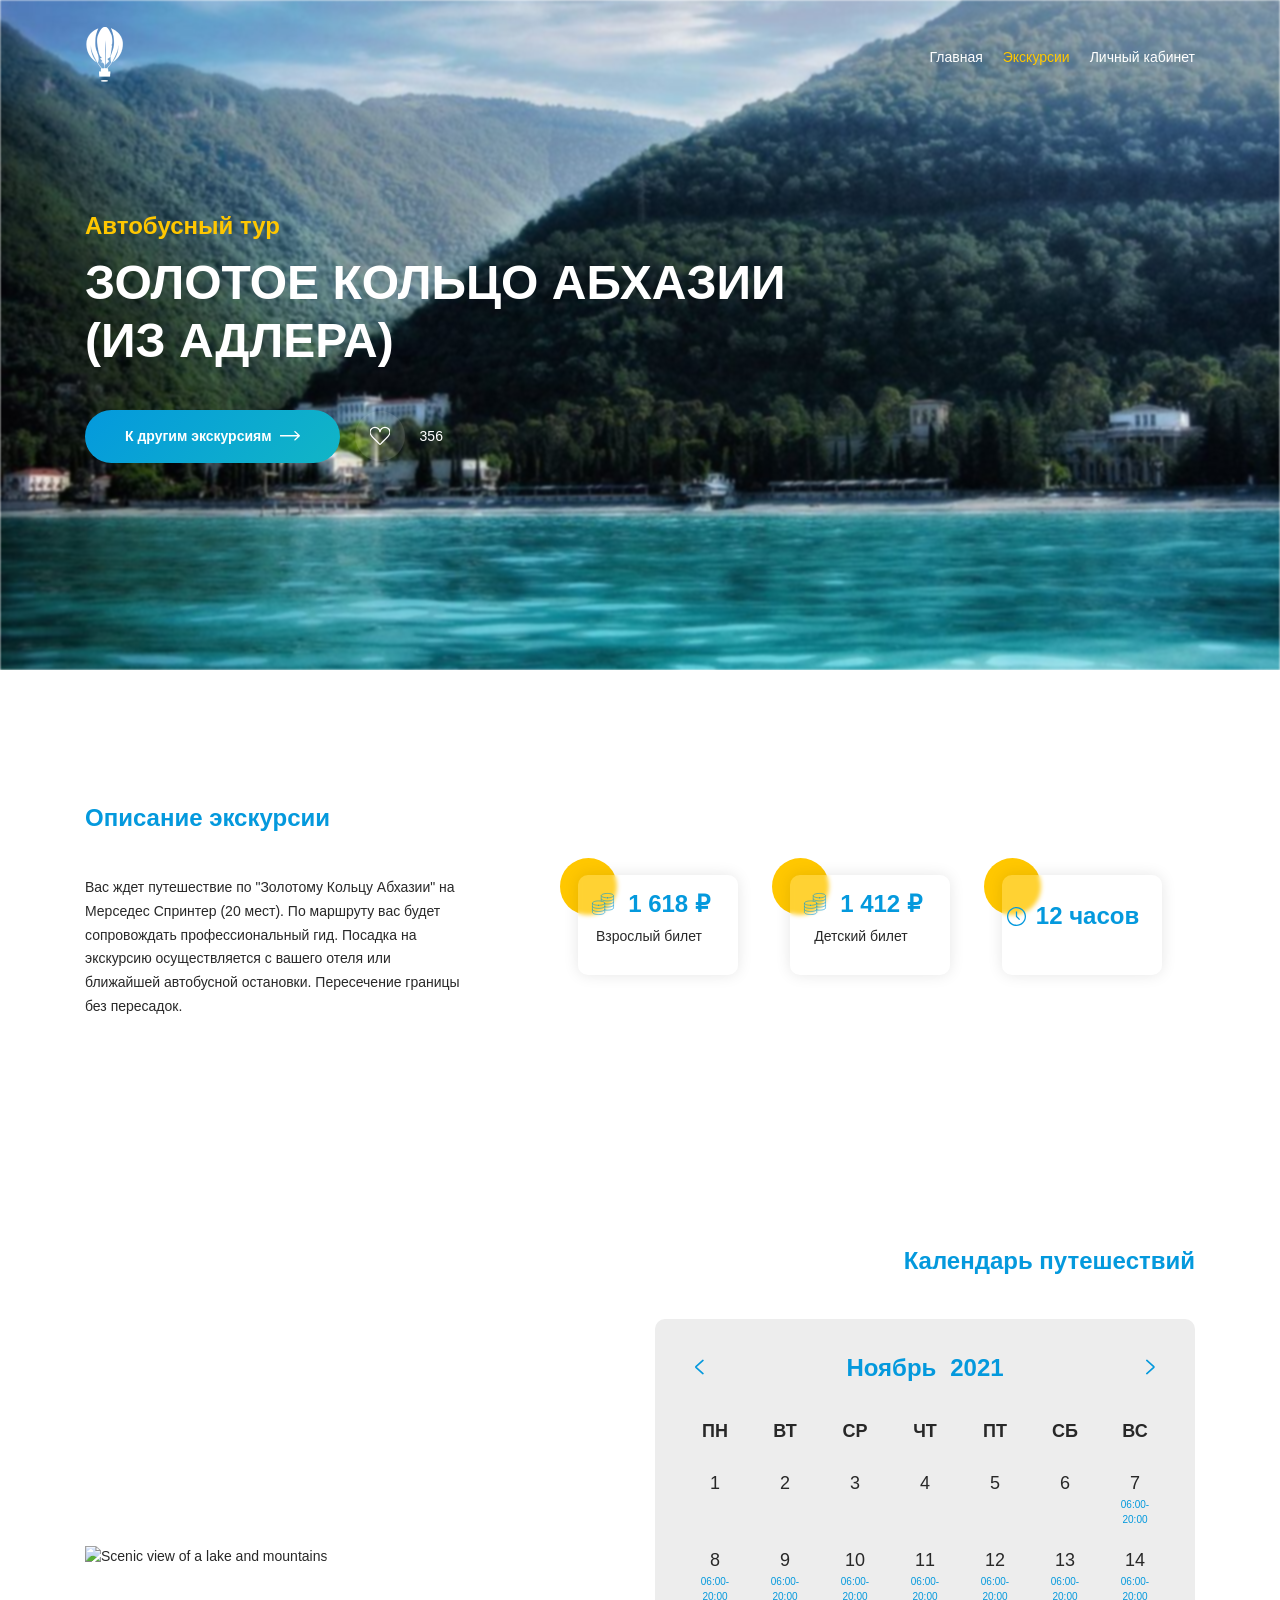
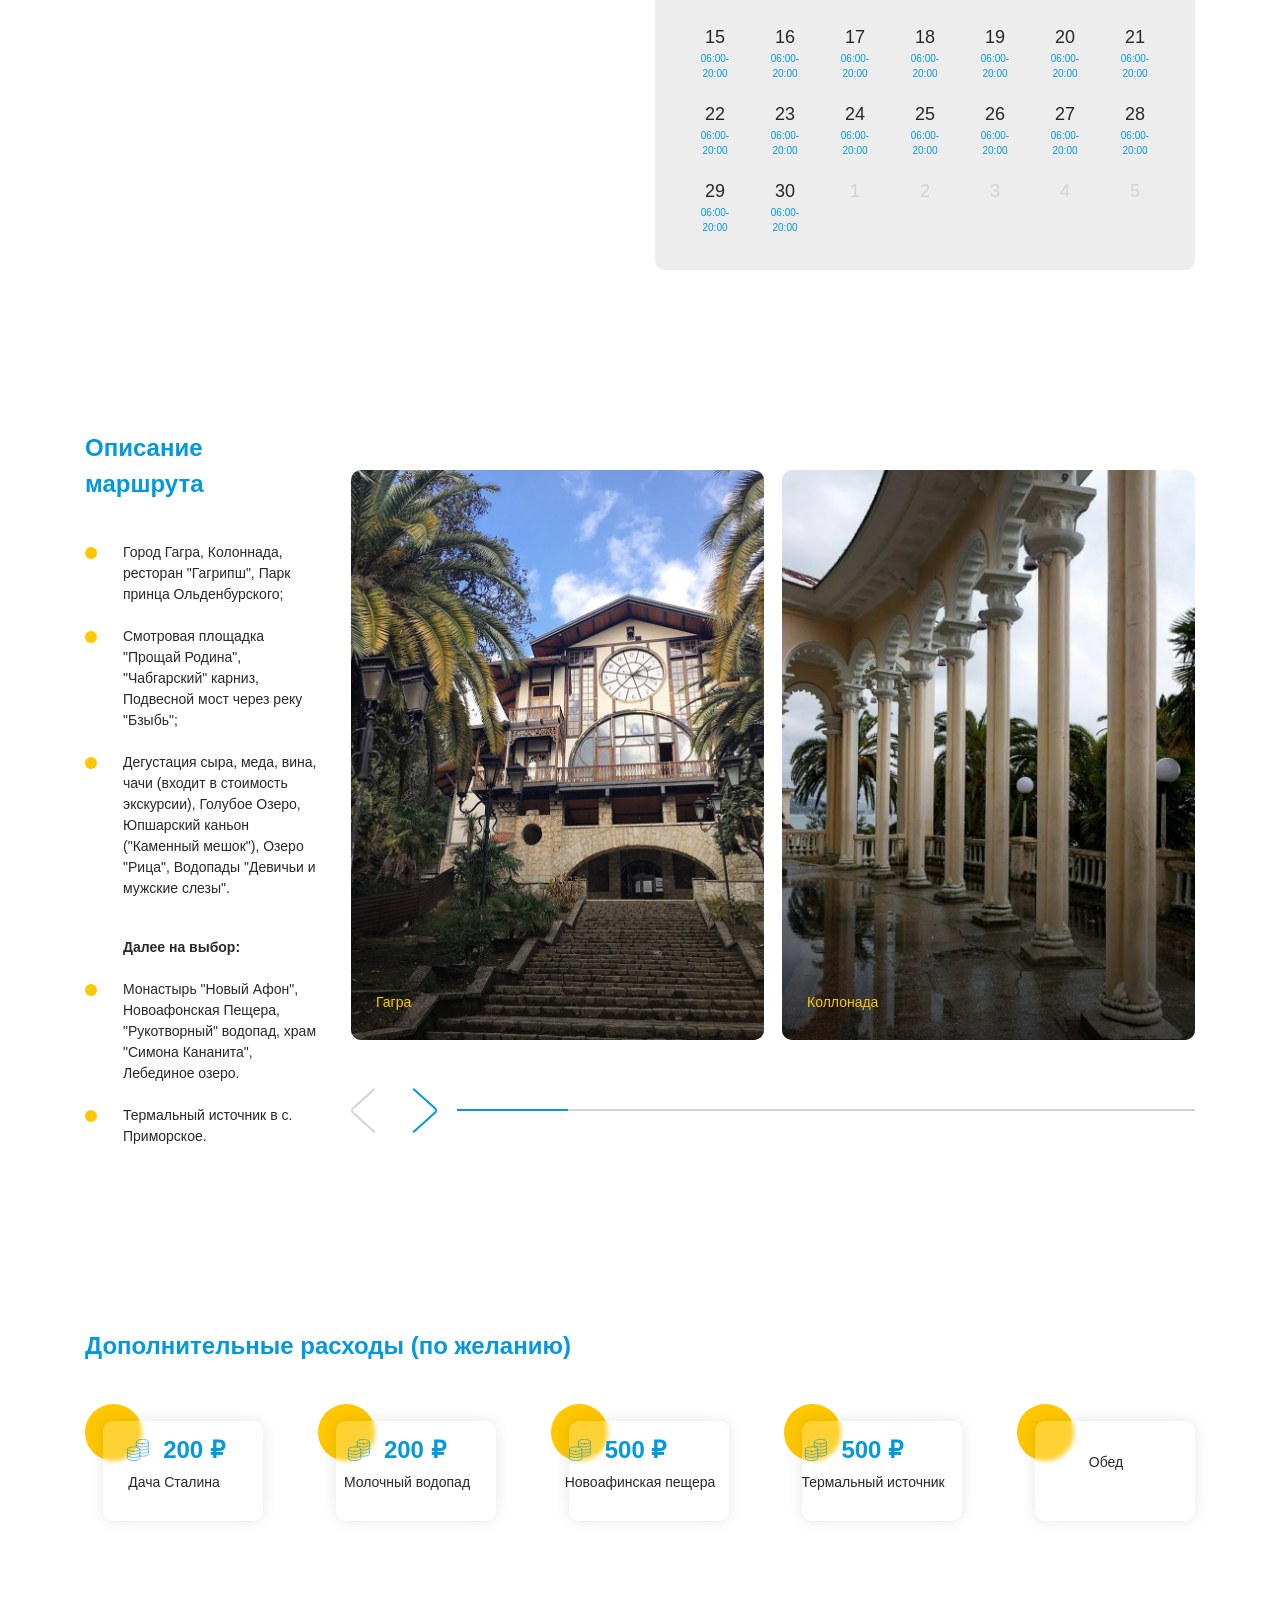
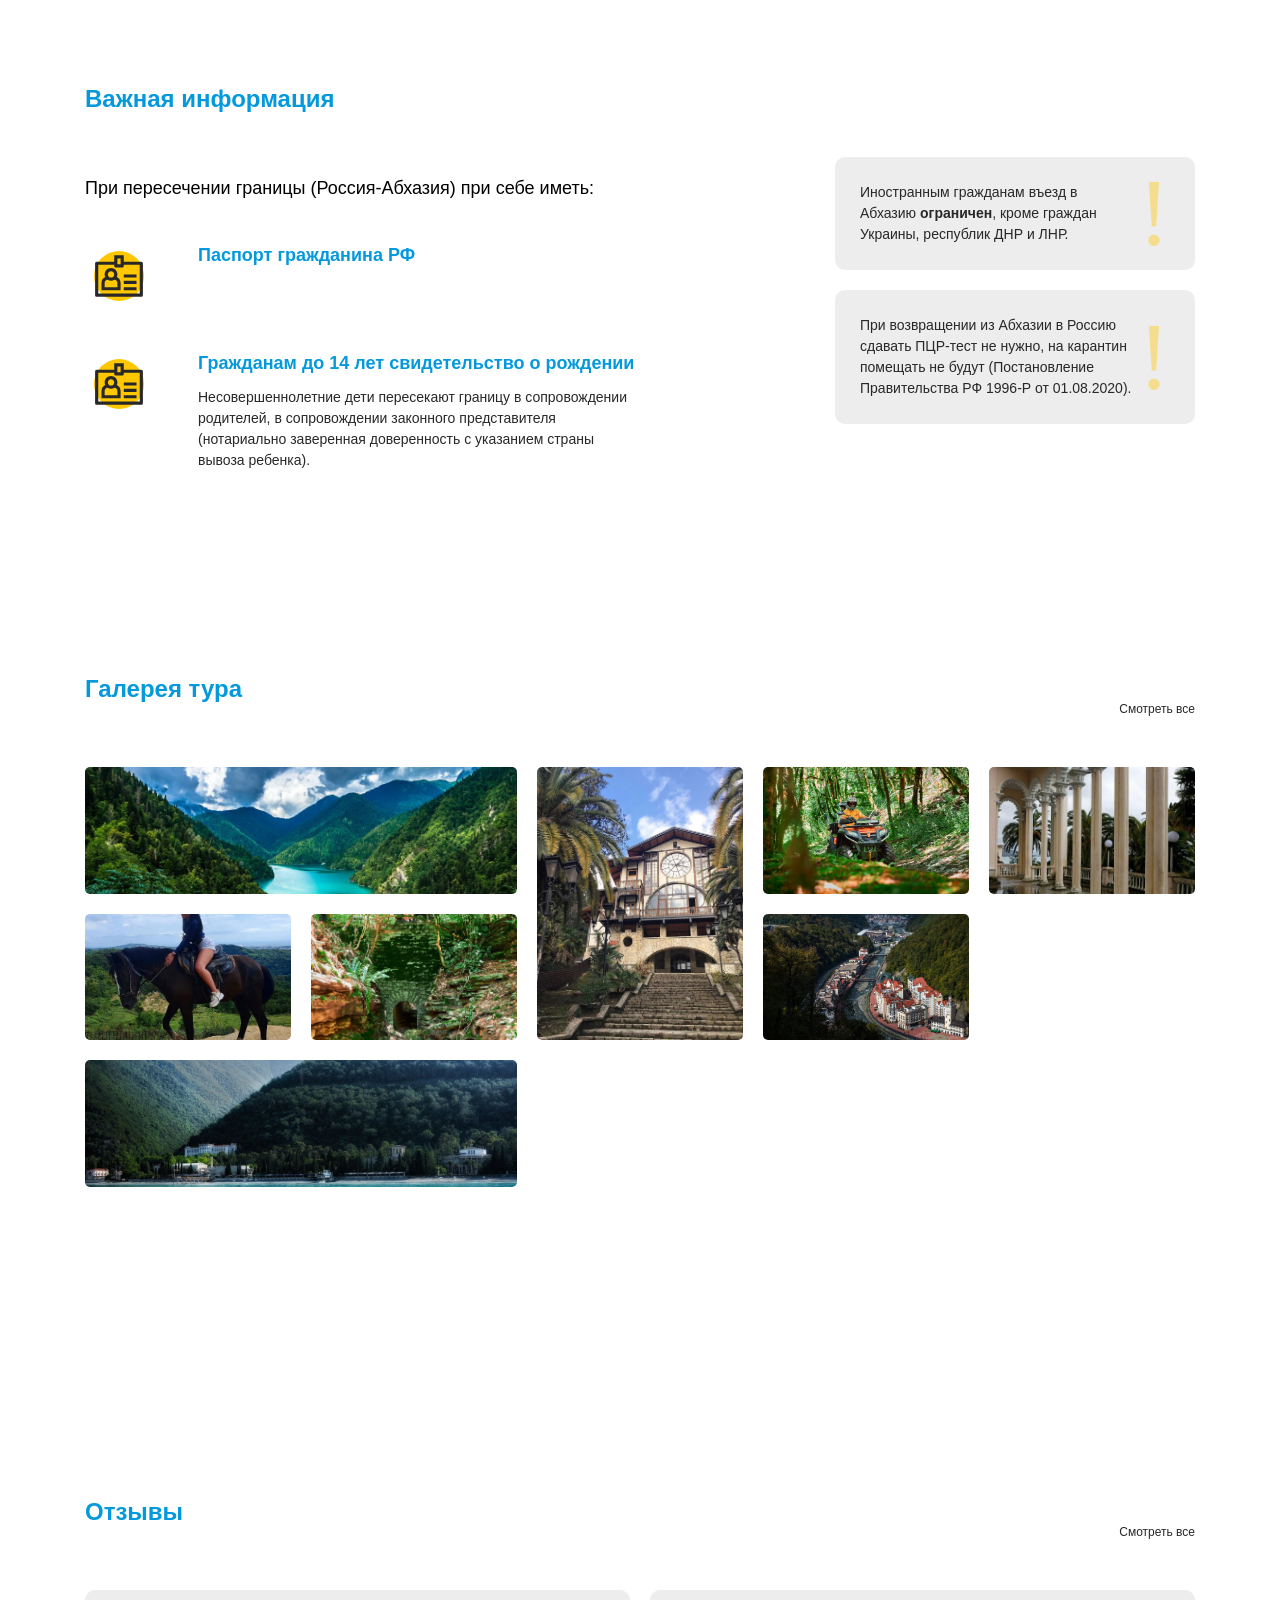
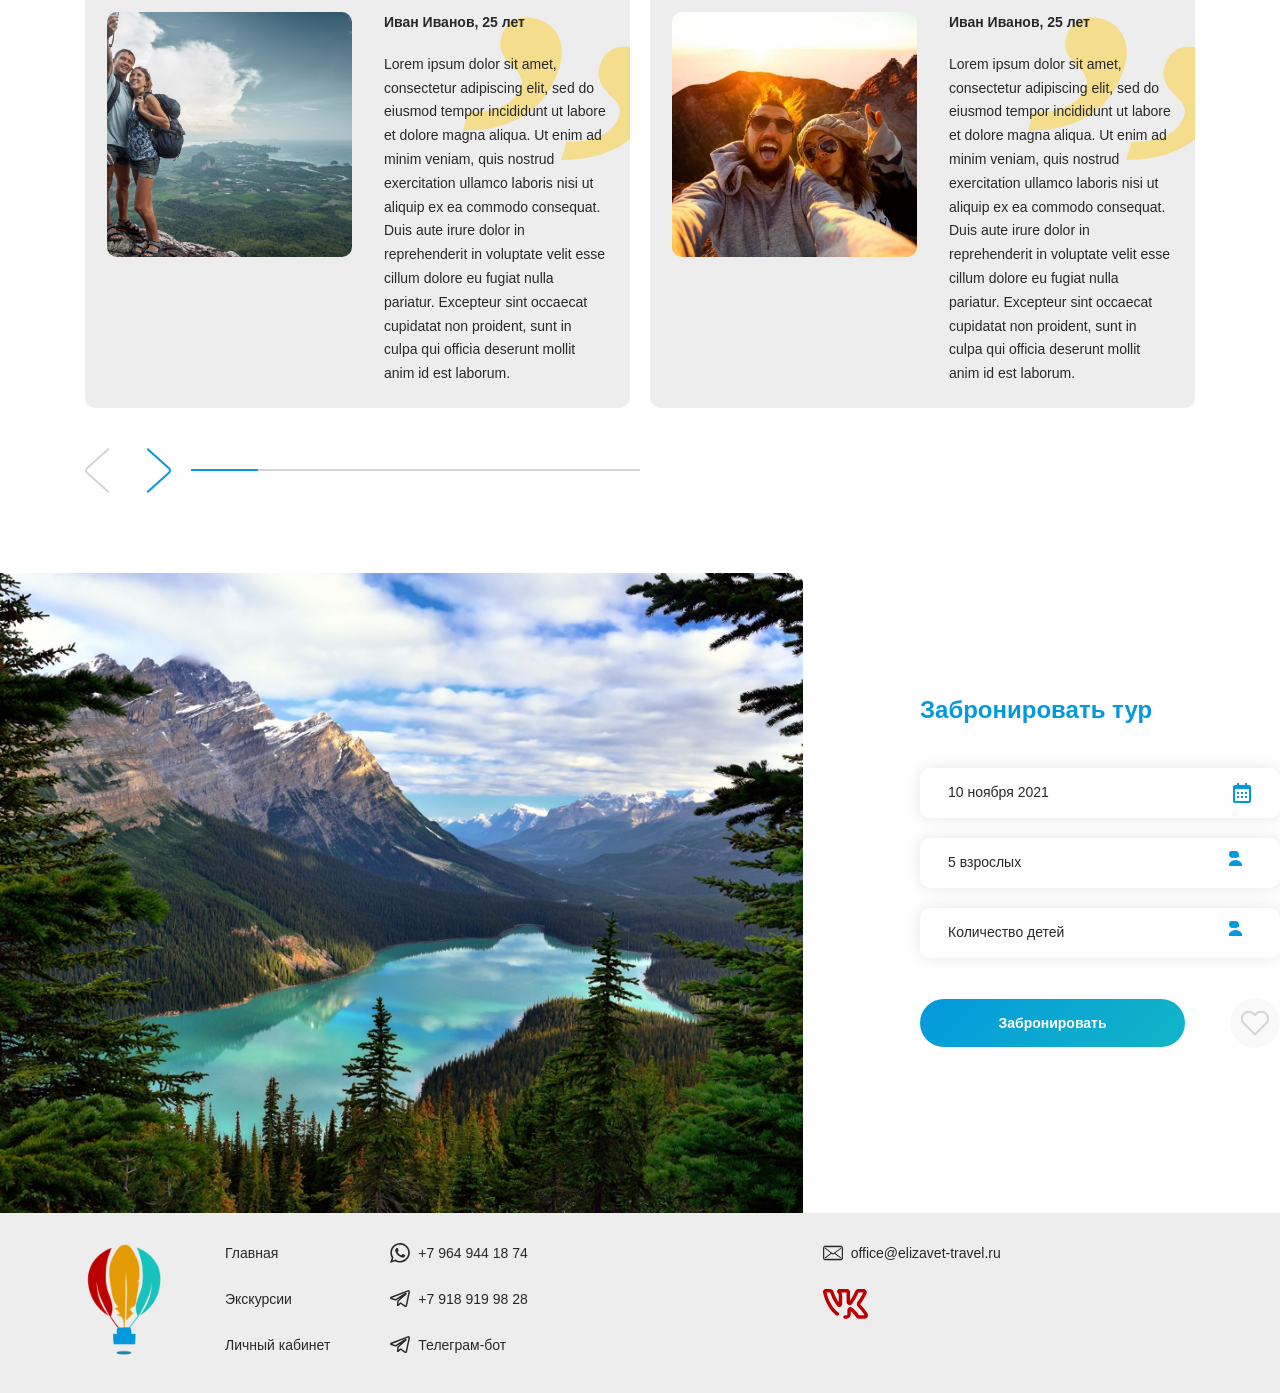
==== excursions.html @ 56593832 "исправление" ====
<!DOCTYPE html>
<html lang="en">
<head>
  <meta charset="UTF-8">
  <meta name="viewport" content="width=device-width, initial-scale=1.0">
  <title>Elizavet-travel</title>
  <meta charset="UTF-8">
<meta name="viewport" content="width=device-width, initial-scale=1.0">
<link href="styles/global-excursions.css" rel="stylesheet (Таблица стилей)">
 <link rel="stylesheet" href="styles/global-excursions.css">
 <title>Обзор экскурсии</title>
  <link rel="stylesheet" href="styles/global-excursions.css">
  <style id="sections-styles">
/* CSS for section section:header */
.header-section {
  position: relative;
  min-height: 670px;
  padding-top: 26px;
  padding-bottom: 88px;
  display: flex;
  flex-direction: column;
  color: var(--background-light);
  overflow: hidden;
}
.header-background {
  position: absolute;
  top: 0;
  left: 0;
  width: 100%;
  height: 100%;
  z-index: -1;
}
.header-background img {
  width: 100%;
  height: 100%;
  object-fit: cover;
  filter: blur(1px);
}
.header-section .container {
  display: flex;
  flex-direction: column;
  flex-grow: 1;
}
.site-header {
  display: flex;
  justify-content: space-between;
  align-items: center;
}
.logo img {
  width: 40px;
  height: 57px;
}
.main-nav {
  display: flex;
  gap: 20px;
}
.main-nav a {
  color: var(--background-light);
  text-decoration: none;
  font-size: 14px;
  font-weight: 500;
}
.main-nav a.active {
  color: var(--secondary-color);
}
.hero-content {
  margin-top: auto;
  margin-bottom: auto;
  max-width: 761px;
}
.hero-subtitle {
  font-size: 24px;
  font-weight: 700;
  color: var(--secondary-color);
  margin: 0 0 10px;
}
.hero-title {
  font-size: 48px;
  font-weight: 700;
  margin: 0 0 40px;
  line-height: 1.2;
}
.hero-actions {
  display: flex;
  align-items: center;
  gap: 15px;
}
.btn-primary .arrow-icon {
  margin-left: 8px;
  flex-shrink: 0;
  width: 20px;
}
.favorite-button {
  position: relative;
  width: 50px;
  height: 50px;
  cursor: pointer;
  transition: all 0.2s ease-in-out;
  display: flex;
  flex-direction: column;
  align-items: center;
  justify-content: center;
  position: relative;
  background-color: #fefefe1f;
  border-radius: 50%;
  &:hover svg{
    stroke: rgb(209, 209, 209);
  }



}
.favorite-button svg  {
  transition: all 0.1s ease-in-out;
  stroke: white;
  width: 20px;
  height: 20px;
  fill: transparent;
}
.favorite-button.active svg  {
  fill: red;
  stroke: red;
}
.indicators-button{
  opacity: 0;
  visibility: hidden;
  height: 0;
  width: 0;
  position: absolute;
}
.favorite-button .fav-bg {
  position: absolute;
  top: 0;
  left: 0;
  width: 100%;
  height: 100%;
  opacity: 0.3;
}
.favorite-button .fav-icon {
  position: absolute;
  top: 50%;
  left: 50%;
  transform: translate(-50%, -50%);
  width: 30px;
  height: 30px;
}
@media (max-width: 768px) {
  .header-section {
    min-height: auto;
    padding-bottom: 60px;
  }
  .main-nav {
    display: none; /* Or convert to a hamburger menu */
  }
  .hero-title {
    font-size: 36px;
  }
  .hero-subtitle {
    font-size: 20px;
  }
  .hero-actions {
    flex-direction: column;
    align-items: flex-start;
  }
}

/* CSS for section section:description */
#description .container {
  padding-top: 50px;
  padding-bottom: 50px;
}
.description-grid {
  display: grid;
  grid-template-columns: 382px 1fr;
  gap: 93px;
  align-items: center;
}
.description-text p {
  font-size: 14px;
  font-weight: 500;
  line-height: 1.7;
}
.description-cards {
  display: flex;
  gap: 34px;
}
.info-card {
  position: relative;
  width: 178px;
  height: 117px;
  display: flex;
  align-items: center;
  justify-content: center;
}
.info-card-bg {
  position: absolute;
  top: 0;
  left: 0;
  width: 100%;
  height: 100%;
}
.info-card-bg .bg-circle {
  position: absolute;
  top: 0;
  left: 0;
  width: 57px;
  height: 57px;
}
.info-card-bg .bg-rect {
  position: absolute;
  bottom: 0;
  right: 0;
  width: 160px;
  height: 100px;
  background-color: rgba(255, 255, 255, 0.2);
  border-radius: 10px;
  backdrop-filter: blur(2px);
  box-shadow: 0px 0px 15px 0px rgba(0, 0, 0, 0.1);
}
.info-card-content {
  position: relative;
  z-index: 1;
  text-align: center;
  color: var(--text-color);
}
.info-card-content .price, .info-card-content .time {
  display: flex;
  align-items: center;
  gap: 10px;
  font-size: 24px;
  font-weight: 700;
  color: var(--primary-color);
}
.info-card-content p {
  margin: 4px 0 0;
  font-size: 14px;
  font-weight: 500;
}
@media (max-width: 992px) {
  .description-grid {
    grid-template-columns: 1fr;
    gap: 40px;
  }
  .description-cards {
    justify-content: center;
    flex-wrap: wrap;
  }
}

/* CSS for section section:calendar */
#calendar {
  background-color: var(--background-light);
}
.calendar-layout {
  display: grid;
  grid-template-columns: 1fr 1fr;
  align-items: center;
  gap: 30px;
}
.calendar-image img {
  width: 100%;
  height: auto;
  border-radius: 0px 10px 10px 0px;
  object-fit: cover;
  max-height: 550px;
}
.calendar-content .section-title {
  text-align: right;
}
.calendar-widget-container {
  background-color: var(--background-grey);
  border-radius: 10px;
  padding: 30px;
  max-width: 560px;
}
.calendar-header {
  display: flex;
  justify-content: space-between;
  align-items: center;
  margin-bottom: 20px;
}
.nav-arrow {
  background: none;
  border: none;
  cursor: pointer;
  padding: 10px;
}
.nav-arrow img {
    width: 9px;
    height: 16px;
}
.month-year {
  text-align: center;
}
.month-year .month {
  font-size: 24px;
  font-weight: 700;
  color: var(--primary-color);
  margin-right: 10px;
}
.month-year .year {
  font-size: 24px;
  font-weight: 700;
  color: var(--primary-color);
}
.calendar-grid {
  display: grid;
  grid-template-columns: repeat(7, 1fr);
  gap: 10px;
  text-align: center;
}
.weekday {
  font-size: 18px;
  font-weight: 700;
  padding: 10px 0;
}
.day {
  font-size: 18px;
  font-weight: 500;
  padding: 5px;
  min-height: 44px;
}
.day.available {
  cursor: pointer;
}
.day .time-slot {
  display: block;
  font-size: 10px;
  color: var(--primary-color);
  font-weight: 500;
}
.day.other-month {
  color: #d4d4d4;
}
@media (max-width: 992px) {
  .calendar-layout {
    grid-template-columns: 1fr;
  }
  .calendar-image {
    display: none;
  }
  .calendar-content .section-title {
    text-align: left;
  }
}

/* CSS for section section:route */
.route-layout {
  display: grid;
  grid-template-columns: 1fr 1fr;
  gap: 30px;
  align-items: flex-start;
}
.route-description ul {
  list-style: none;
  padding: 0;
  margin: 0;
}
.route-description li {
  padding-left: 38px;
  position: relative;
  margin-bottom: 21px;
  font-weight: 500;
}
.route-description li::before {
  content: '';
  position: absolute;
  left: 0;
  top: 5px;
  width: 12px;
  height: 12px;
  background-color: var(--secondary-color);
  border-radius: 50%;
}
.route-description li.sub-heading {
  font-weight: 700;
  margin-top: 38px;
}
.route-description li.sub-heading::before {
  display: none;
}
.route-gallery {
  padding-top: 40px;
}
.gallery-slider {
  display: flex;
  gap: 18px;
  margin-bottom: 48px;
}
.slide {
  position: relative;
  width: 413px;
  height: 570px;
  border-radius: 10px;
  overflow: hidden;
}
.slide img {
  width: 100%;
  height: 100%;
  object-fit: cover;
}
.slide::after {
  content: '';
  position: absolute;
  bottom: 0;
  left: 0;
  width: 100%;
  height: 50%;
  background: linear-gradient(180deg, rgba(0, 0, 0, 0) 0%, rgba(0, 0, 0, 0.6) 100%);
}
.slide-caption {
  position: absolute;
  bottom: 27px;
  left: 25px;
  color: var(--secondary-color);
  font-weight: 500;
  z-index: 1;
}
.slider-controls {
  display: flex;
  align-items: center;
  gap: 20px;
}
.slider-progress {
  flex-grow: 1;
  height: 2px;
  background-color: #d4d4d4;
}
.progress-bar {
  width: 15%; /* Example width */
  height: 100%;
  background-color: var(--primary-color);
}
@media (max-width: 1200px) {
    .route-layout {
        grid-template-columns: 1fr;
    }
    .gallery-slider {
        justify-content: center;
    }
}
@media (max-width: 768px) {
    .gallery-slider {
        flex-direction: column;
        align-items: center;
    }
    .slide {
        width: 100%;
        max-width: 413px;
        height: auto;
        aspect-ratio: 413 / 570;
    }
}

/* CSS for section section:expenses */
.expenses-cards-container {
  display: flex;
  justify-content: space-between;
  flex-wrap: wrap;
  gap: 20px;
}
.info-card .lunch {
  font-size: 14px;
  font-weight: 500;
  margin: 0;
}
@media (max-width: 1200px) {
    .expenses-cards-container {
        justify-content: center;
    }
}

/* CSS for section section:info */
.info-grid {
  display: grid;
  grid-template-columns: 550px 360px;
  justify-content: space-between;
  gap: 30px;
}
.documents-intro {
  font-size: 18px;
  font-weight: 500;
  color: #000;
  margin-bottom: 40px;
}
.document-item {
  display: flex;
  gap: 45px;
  align-items: flex-start;
  margin-bottom: 40px;
}
.doc-icon-wrapper {
  position: relative;
  width: 68px;
  height: 68px;
  flex-shrink: 0;
}
.doc-icon-bg {
  position: absolute;
  top: 50%;
  left: 50%;
  transform: translate(-50%, -50%);
  width: 50px;
  height: 50px;
}
.doc-icon {
  position: absolute;
  top: 50%;
  left: 50%;
  transform: translate(-50%, -50%);
  width: 51px;
  height: 51px;
}
.doc-title {
  font-size: 18px;
  font-weight: 700;
  color: var(--primary-color);
  margin: 0 0 10px;
}
.doc-description {
  font-size: 14px;
  font-weight: 500;
  margin: 0;
}
.alerts-info {
  display: flex;
  flex-direction: column;
  gap: 20px;
}
.alert-box {
  background-color: var(--background-grey);
  border-radius: 10px;
  padding: 25px;
  position: relative;
  overflow: hidden;
}
.alert-box p {
  margin: 0;
  font-weight: 500;
  position: relative;
  z-index: 1;
  max-width: 275px;
}
.alert-symbol {
  position: absolute;
  right: 25px;
  top: 50%;
  transform: translateY(-50%);
  font-family: var(--font-display);
  font-size: 96px;
  color: var(--secondary-color);
  opacity: 0.4;
  line-height: 1;
}
@media (max-width: 992px) {
  .info-grid {
    grid-template-columns: 1fr;
  }
}

/* CSS for section section:gallery */
.gallery-grid-container {
  display: grid;
  grid-template-columns: repeat(4, 1fr);
  grid-template-rows: repeat(4, 1fr);
  gap: 20px;
  height: 567px;
}
.gallery-item {
  border-radius: 5px;
  overflow: hidden;
}
.gallery-item img {
  width: 100%;
  height: 100%;
  object-fit: cover;
}
.item-1 { grid-area: 1 / 1 / 3 / 3; }
.item-2 { grid-area: 1 / 3 / 5 / 5; }
.item-3 { grid-area: 3 / 2 / 5 / 3; }
.item-4 { grid-area: 3 / 1 / 5 / 2; }
.item-5 { grid-area: 1 / 5 / 3 / 6; }
.item-6 { grid-area: 3 / 5 / 5 / 6; }
.item-7 { grid-area: 5 / 3 / 6 / 5; }
.item-8 { grid-area: 5 / 1 / 6 / 3; }

/* A more realistic masonry-like grid */
.gallery-grid-container {
    display: grid;
    grid-template-columns: repeat(auto-fit, minmax(200px, 1fr));
    grid-auto-rows: 200px;
    grid-auto-flow: dense;
    gap: 20px;
}
.gallery-item.item-1 { grid-column: span 2; grid-row: span 1; }
.gallery-item.item-2 { grid-column: span 1; grid-row: span 2; }
.gallery-item.item-3 { grid-column: span 1; grid-row: span 1; }
.gallery-item.item-4 { grid-column: span 1; grid-row: span 1; }
.gallery-item.item-5 { grid-column: span 1; grid-row: span 1; }
.gallery-item.item-6 { grid-column: span 1; grid-row: span 1; }
.gallery-item.item-7 { grid-column: span 1; grid-row: span 1; }
.gallery-item.item-8 { grid-column: span 2; grid-row: span 1; }

@media (max-width: 768px) {
    .gallery-grid-container {
        grid-template-columns: repeat(auto-fit, minmax(250px, 1fr));
        grid-auto-rows: 250px;
    }
    .gallery-item {
        grid-column: auto !important;
        grid-row: auto !important;
    }
}

/* CSS for section section:testimonials */
.testimonials-container {
  display: grid;
  grid-template-columns: 1fr 1fr;
  gap: 20px;
  margin-bottom: 40px;
}
.testimonial-card {
  background-color: var(--background-grey);
  border-radius: 10px;
  padding: 22px;
  position: relative;
  overflow: hidden;
  min-height: 322px;
}
.quote-bg {
  position: absolute;
  right: -20px;
  top: -50px;
  font-family: var(--font-display);
  font-size: 500px;
  color: var(--secondary-color);
  opacity: 0.4;
  line-height: 1;
  transform: rotate(16.66deg);
  z-index: 0;
}
.testimonial-content {
  position: relative;
  z-index: 1;
  display: flex;
  gap: 32px;
  align-items: flex-start;
}
.author-photo {
  width: 245px;
  height: 245px;
  object-fit: cover;
  border-radius: 10px;
  flex-shrink: 0;
}
.author-text h3 {
  font-size: 14px;
  font-weight: 700;
  margin: 0 0 20px;
}
.author-text p {
  font-size: 14px;
  font-weight: 500;
  margin: 0;
  line-height: 1.7;
}
#testimonials .slider-controls {
  max-width: 50%;
}
@media (max-width: 1200px) {
    .testimonials-container {
        grid-template-columns: 1fr;
    }
    #testimonials .slider-controls {
        max-width: 100%;
    }
}
@media (max-width: 768px) {
    .testimonial-content {
        flex-direction: column;
    }
    .author-photo {
        width: 100%;
        height: auto;
    }
}

/* CSS for section section:booking */
#booking {
  padding: 0;
}
.booking-layout {
  display: grid;
  grid-template-columns: 803px 1fr;
  max-width: 1440px;
  margin: 0 auto;
}
.booking-image img {
  width: 100%;
  height: 640px;
  object-fit: cover;
  display: block;
  border-radius: 0px 10px 0px 0px;
}
.booking-form-container {
  padding: 119px 0 0 117px;
}
.booking-form {
  max-width: 360px;
}
.form-field {
  display: flex;
  justify-content: space-between;
  align-items: center;
  background-color: var(--background-light);
  border-radius: 10px;
  box-shadow: 0px 0px 15px 0px rgba(0, 0, 0, 0.1);
  padding: 16px 28px;
  margin-bottom: 20px;
  height: 50px;
  font-size: 14px;
  font-weight: 500;
}
.field-icon-group {
  position: relative;
  width: 23px;
  height: 23px;
}
.field-icon-group img {
  position: absolute;
}
.form-actions {
  display: flex;
  align-items: center;
  gap: 45px;
  margin-top: 40px;
}
.form-actions .btn {
  flex-grow: 1;
}
@media (max-width: 1200px) {
    .booking-layout {
        grid-template-columns: 1fr;
    }
    .booking-image {
        display: none;
    }
    .booking-form-container {
        padding: 60px 15px;
    }
    .booking-form {
        margin: 0 auto;
    }
}

/* CSS for section section:footer */
.site-footer {
  background-color: var(--background-grey);
  padding-top: 30px;
  padding-bottom: 30px;
}
.footer-grid {
  display: grid;
  grid-template-columns: auto auto 1fr 1fr;
  gap: 60px;
  align-items: start;
}
.footer-logo img {
  width: 80px;
  height: 114px;
}
.footer-nav {
  display: flex;
  flex-direction: column;
  gap: 25px;
}
.footer-nav a {
  text-decoration: none;
  color: var(--text-color);
  font-weight: 500;
}
.footer-contacts {
  display: flex;
  flex-direction: column;
  gap: 25px;
}
.contact-item {
  display: flex;
  align-items: center;
  gap: 8px;
}
.contact-item img {
  width: 20px;
  height: 20px;
}
.contact-item a {
  text-decoration: none;
  color: var(--text-color);
  font-weight: 500;
}
.footer-socials {
  display: flex;
  flex-direction: column;
  gap: 25px;
  align-items: flex-start;
}
.social-icons {
  display: flex;
  gap: 10px;
}
.social-icons img {
  height: 30px;
}
@media (max-width: 992px) {
    .footer-grid {
        grid-template-columns: 1fr 1fr;
        gap: 40px;
    }
}
@media (max-width: 768px) {
    .footer-grid {
        grid-template-columns: 1fr;
        text-align: center;
        gap: 30px;
    }
    .footer-logo {
        margin: 0 auto;
    }
    .footer-nav, .footer-contacts, .footer-socials {
        align-items: center;
    }
}
  </style>
  <script src="scripts/script.js" defer></script>
</head>
<body>
<section id="header" class="header-section">
  <div class="header-background">
    <img src="images/69449b915c87a4d60e7704438747f3ceff84de49.png" alt="Background landscape of Abkhazia">
  </div>
  <div class="container">
    <header class="site-header">
      <a href="#" class="logo">
        <img src="images/logo.png" alt="PeroTravel Logo">
      </a>
      <nav class="main-nav">
        <a href="#main">Главная</a>
        <a href="#tours" class="active">Экскурсии</a>
        <a href="#account">Личный кабинет</a>
      </nav>
    </header>
    <div class="hero-content">
      <p class="hero-subtitle">Автобусный тур</p>
      <h1 class="hero-title">ЗОЛОТОЕ КОЛЬЦО АБХАЗИИ<br>(ИЗ АДЛЕРА)</h1>
      <div class="hero-actions">
        <a href="#tours" class="btn btn-primary">
          К другим экскурсиям
          <img src="images/1_1271.svg" alt="arrow icon" class="arrow-icon">
        </a>
        <!--Обьединенное изображение -->
        <div class="favorite-button">
          <button class="indicators-button" type="button"></button>
          
          <!-- <img src="images/1_1265.svg" alt="favorite background" class="fav-bg"> -->
          <!-- <img src="images/1_1266.svg" alt="favorite icon" class="fav-icon"> -->
           <svg xmlns="http://www.w3.org/2000/svg" width="16" height="16"  class="bi bi-suit-heart-fill" viewBox="0 0 16 16"> <path d="M4 1c2.21 0 4 1.755 4 3.92C8 2.755 9.79 1 12 1s4 1.755 4 3.92c0 3.263-3.234 4.414-7.608 9.608a.513.513 0 0 1-.784 0C3.234 9.334 0 8.183 0 4.92 0 2.755 1.79 1 4 1z"/> </svg>
          
        </button>
        </div>
        <span class="indicators-count">356</span>
      </div>
    </div>
  </div>
</section>
<section id="description">
  <div class="container">
    <div class="description-grid">
      <div class="description-text">
        <h2 class="section-title">Описание экскурсии</h2>
        <p>Вас ждет путешествие по "Золотому Кольцу Абхазии" на Мерседес Спринтер (20 мест). По маршруту вас будет сопровождать профессиональный гид. Посадка на экскурсию осуществляется с вашего отеля или ближайшей автобусной остановки. Пересечение границы без пересадок.</p>
      </div>
      <div class="description-cards">
        <div class="info-card">
          <div class="info-card-bg">
            <img src="images/1_1242.svg" alt="" class="bg-circle">
            <div class="bg-rect"></div>
          </div>
          <div class="info-card-content">
            <div class="price">
              <img src="images/1_1247.svg" alt="price icon">
              <span>1 618 ₽</span>
            </div>
            <p>Взрослый билет</p>
          </div>
        </div>
        <div class="info-card">
          <div class="info-card-bg">
            <img src="images/1_1224.svg" alt="" class="bg-circle">
            <div class="bg-rect"></div>
          </div>
          <div class="info-card-content">
            <div class="price">
              <img src="images/1_1229.svg" alt="price icon">
              <span>1 412 ₽</span>
            </div>
            <p>Детский билет</p>
          </div>
        </div>
        <div class="info-card">
          <div class="info-card-bg">
            <img src="images/1_1215.svg" alt="" class="bg-circle">
            <div class="bg-rect"></div>
          </div>
          <div class="info-card-content">
            <div class="time">
              <img src="images/1_1220.svg" alt="time icon">
              <span>12 часов</span>
            </div>
          </div>
        </div>
      </div>
    </div>
  </div>
</section>
<section id="calendar">
  <div class="container">
    <div class="calendar-layout">
      <div class="calendar-image">
        <img src="images/0a9ccc680785ec6a22d0af4645956057c785a77d.png" alt="Scenic view of a lake and mountains">
      </div>
      <div class="calendar-content">
        <h2 class="section-title">Календарь путешествий</h2>
        <div class="calendar-widget-container">
          <div class="calendar-header">
            <button class="nav-arrow"><img src="images/1_1099.svg" alt="Previous month"></button>
            <div class="month-year">
              <span class="month">Ноябрь</span>
              <span class="year">2021</span>
            </div>
            <button class="nav-arrow"><img src="images/1_1103.svg" alt="Next month"></button>
          </div>
          <div class="calendar-grid">
            <div class="weekday">ПН</div><div class="weekday">ВТ</div><div class="weekday">СР</div><div class="weekday">ЧТ</div><div class="weekday">ПТ</div><div class="weekday">СБ</div><div class="weekday">ВС</div>
            <div class="day">1</div><div class="day">2</div><div class="day">3</div><div class="day">4</div><div class="day">5</div><div class="day">6</div><div class="day available">7<span class="time-slot">06:00-20:00</span></div>
            <div class="day available">8<span class="time-slot">06:00-20:00</span></div><div class="day available">9<span class="time-slot">06:00-20:00</span></div><div class="day available">10<span class="time-slot">06:00-20:00</span></div><div class="day available">11<span class="time-slot">06:00-20:00</span></div><div class="day available">12<span class="time-slot">06:00-20:00</span></div><div class="day available">13<span class="time-slot">06:00-20:00</span></div><div class="day available">14<span class="time-slot">06:00-20:00</span></div>
            <div class="day available">15<span class="time-slot">06:00-20:00</span></div><div class="day available">16<span class="time-slot">06:00-20:00</span></div><div class="day available">17<span class="time-slot">06:00-20:00</span></div><div class="day available">18<span class="time-slot">06:00-20:00</span></div><div class="day available">19<span class="time-slot">06:00-20:00</span></div><div class="day available">20<span class="time-slot">06:00-20:00</span></div><div class="day available">21<span class="time-slot">06:00-20:00</span></div>
            <div class="day available">22<span class="time-slot">06:00-20:00</span></div><div class="day available">23<span class="time-slot">06:00-20:00</span></div><div class="day available">24<span class="time-slot">06:00-20:00</span></div><div class="day available">25<span class="time-slot">06:00-20:00</span></div><div class="day available">26<span class="time-slot">06:00-20:00</span></div><div class="day available">27<span class="time-slot">06:00-20:00</span></div><div class="day available">28<span class="time-slot">06:00-20:00</span></div>
            <div class="day available">29<span class="time-slot">06:00-20:00</span></div><div class="day available">30<span class="time-slot">06:00-20:00</span></div><div class="day other-month">1</div><div class="day other-month">2</div><div class="day other-month">3</div><div class="day other-month">4</div><div class="day other-month">5</div>
          </div>
        </div>
      </div>
    </div>
  </div>
</section>
<section id="route">
  <div class="container">
    <div class="route-layout">
      <div class="route-description">
        <h2 class="section-title">Описание маршрута</h2>
        <ul>
          <li>Город Гагра, Колоннада, ресторан "Гагрипш", Парк принца Ольденбурского;</li>
          <li>Смотровая площадка "Прощай Родина", "Чабгарский" карниз, Подвесной мост через реку "Бзыбь";</li>
          <li>Дегустация сыра, меда, вина, чачи (входит в стоимость экскурсии), Голубое Озеро, Юпшарский каньон ("Каменный мешок"), Озеро "Рица", Водопады "Девичьи и мужские слезы".</li>
          <li class="sub-heading">Далее на выбор:</li>
          <li>Монастырь "Новый Афон", Новоафонская Пещера, "Рукотворный" водопад, храм "Симона Кананита", Лебединое озеро.</li>
          <li>Термальный источник в с. Приморское.</li>
        </ul>
      </div>
      <div class="route-gallery">
        <div class="gallery-slider">
          <div class="slide">
            <img src="images/b7cd7688576dd48c691f355d27ed22a49e7a7042.png" alt="Гагра">
            <div class="slide-caption">Гагра</div>
          </div>
          <div class="slide">
            <img src="images/de119775ff300ee4dbab56da2665ee610d8add38.png" alt="Коллонада">
            <div class="slide-caption">Коллонада</div>
          </div>
        </div>
        <div class="slider-controls">
          <img src="images/1_1068.svg" alt="slider navigation">
          <div class="slider-progress">
            <div class="progress-bar"></div>
          </div>
        </div>
      </div>
    </div>
  </div>
</section>
<section id="expenses">
  <div class="container">
    <h2 class="section-title">Дополнительные расходы (по желанию)</h2>
    <div class="expenses-cards-container">
      <div class="info-card">
        <div class="info-card-bg">
          <img src="images/1_1044.svg" alt="" class="bg-circle">
          <div class="bg-rect"></div>
        </div>
        <div class="info-card-content">
          <div class="price"><img src="images/1_1049.svg" alt="price icon"><span>200 ₽</span></div>
          <p>Дача Сталина</p>
        </div>
      </div>
      <div class="info-card">
        <div class="info-card-bg">
          <img src="images/1_1026.svg" alt="" class="bg-circle">
          <div class="bg-rect"></div>
        </div>
        <div class="info-card-content">
          <div class="price"><img src="images/1_1031.svg" alt="price icon"><span>200 ₽</span></div>
          <p>Молочный водопад</p>
        </div>
      </div>
      <div class="info-card">
        <div class="info-card-bg">
          <img src="images/1_1008.svg" alt="" class="bg-circle">
          <div class="bg-rect"></div>
        </div>
        <div class="info-card-content">
          <div class="price"><img src="images/1_1013.svg" alt="price icon"><span>500 ₽</span></div>
          <p>Новоафинская пещера</p>
        </div>
      </div>
      <div class="info-card">
        <div class="info-card-bg">
          <img src="images/1_990.svg" alt="" class="bg-circle">
          <div class="bg-rect"></div>
        </div>
        <div class="info-card-content">
          <div class="price"><img src="images/1_995.svg" alt="price icon"><span>500 ₽</span></div>
          <p>Термальный источник</p>
        </div>
      </div>
      <div class="info-card">
        <div class="info-card-bg">
          <img src="images/1_986.svg" alt="" class="bg-circle">
          <div class="bg-rect"></div>
        </div>
        <div class="info-card-content">
          <p class="lunch">Обед</p>
        </div>
      </div>
    </div>
  </div>
</section>
<section id="info">
  <div class="container">
    <h2 class="section-title">Важная информация</h2>
    <div class="info-grid">
      <div class="documents-info">
        <p class="documents-intro">При пересечении границы (Россия-Абхазия) при себе иметь:</p>
        <div class="document-item">
          <!--merged image-->
          <div class="doc-icon-wrapper">
            <img src="images/1_975.svg" alt="icon background" class="doc-icon-bg">
            <img src="images/1_976.svg" alt="passport icon" class="doc-icon">
          </div>
          <p class="doc-title">Паспорт гражданина РФ</p>
        </div>
        <div class="document-item">
          <!--merged image-->
          <div class="doc-icon-wrapper">
            <img src="images/1_963.svg" alt="icon background" class="doc-icon-bg">
            <img src="images/1_964.svg" alt="passport icon" class="doc-icon">
          </div>
          <div class="doc-text">
            <p class="doc-title">Гражданам до 14 лет свидетельство о рождении</p>
            <p class="doc-description">Несовершеннолетние дети пересекают границу в сопровождении родителей, в сопровождении законного представителя (нотариально заверенная доверенность с указанием страны вывоза ребенка).</p>
          </div>
        </div>
      </div>
      <div class="alerts-info">
        <div class="alert-box">
          <span class="alert-symbol">!</span>
          <p>Иностранным гражданам въезд в Абхазию <strong>ограничен</strong>, кроме граждан Украины, республик ДНР и ЛНР.</p>
        </div>
        <div class="alert-box">
          <span class="alert-symbol">!</span>
          <p>При возвращении из Абхазии в Россию сдавать ПЦР-тест не нужно, на карантин помещать не будут (Постановление Правительства РФ 1996-Р от 01.08.2020).</p>
        </div>
      </div>
    </div>
  </div>
</section>
<section id="gallery">
  <div class="container">
    <div class="section-header">
      <h2 class="section-title">Галерея тура</h2>
      <a href="#" class="view-all-link">Смотреть все</a>
    </div>
    <div class="gallery-grid-container">
      <div class="gallery-item item-1"><img src="images/dd11270c618047585818a6724c61be49890f1b88.png" alt="Gallery image 1"></div>
      <div class="gallery-item item-2"><img src="images/b7cd7688576dd48c691f355d27ed22a49e7a7042.png" alt="Gallery image 2"></div>
      <div class="gallery-item item-3"><img src="images/aba0264c03ae568787532436b93eb604d8968d03.png" alt="Gallery image 3"></div>
      <div class="gallery-item item-4"><img src="images/de119775ff300ee4dbab56da2665ee610d8add38.png" alt="Gallery image 4"></div>
      <div class="gallery-item item-5"><img src="images/e59f20559adaffae9bf06f3f516af4689ca8fcb9.png" alt="Gallery image 5"></div>
      <div class="gallery-item item-6"><img src="images/d1a4f7a7e0d337c8a5dc24d80a81a94ea627bfef.png" alt="Gallery image 6"></div>
      <div class="gallery-item item-7"><img src="images/3d6189b4a0a1b71ff193fc895afda6186308eb1a.png" alt="Gallery image 7"></div>
      <div class="gallery-item item-8"><img src="images/69449b915c87a4d60e7704438747f3ceff84de49.png" alt="Gallery image 8"></div>
    </div>
  </div>
</section>
<section id="testimonials">
  <div class="container">
    <div class="section-header">
      <h2 class="section-title">Отзывы</h2>
      <a href="#" class="view-all-link">Смотреть все</a>
    </div>
    <div class="testimonials-container">
      <div class="testimonial-card">
        <span class="quote-bg">”</span>
        <div class="testimonial-content">
          <img src="images/77b165d7cb632d3571d960b32d5468d67b43f4d8.png" alt="Иван Иванов" class="author-photo">
          <div class="author-text">
            <h3>Иван Иванов, 25 лет</h3>
            <p>Lorem ipsum dolor sit amet, consectetur adipiscing elit, sed do eiusmod tempor incididunt ut labore et dolore magna aliqua. Ut enim ad minim veniam, quis nostrud exercitation ullamco laboris nisi ut aliquip ex ea commodo consequat. Duis aute irure dolor in reprehenderit in voluptate velit esse cillum dolore eu fugiat nulla pariatur. Excepteur sint occaecat cupidatat non proident, sunt in culpa qui officia deserunt mollit anim id est laborum.</p>
          </div>
        </div>
      </div>
      <div class="testimonial-card">
        <span class="quote-bg">”</span>
        <div class="testimonial-content">
          <img src="images/a5fe3956cebfed890cb5929684934c84831a3508.png" alt="Иван Иванов" class="author-photo">
          <div class="author-text">
            <h3>Иван Иванов, 25 лет</h3>
            <p>Lorem ipsum dolor sit amet, consectetur adipiscing elit, sed do eiusmod tempor incididunt ut labore et dolore magna aliqua. Ut enim ad minim veniam, quis nostrud exercitation ullamco laboris nisi ut aliquip ex ea commodo consequat. Duis aute irure dolor in reprehenderit in voluptate velit esse cillum dolore eu fugiat nulla pariatur. Excepteur sint occaecat cupidatat non proident, sunt in culpa qui officia deserunt mollit anim id est laborum.</p>
          </div>
        </div>
      </div>
    </div>
    <div class="slider-controls">
      <img src="images/1_920.svg" alt="slider navigation">
      <div class="slider-progress">
        <div class="progress-bar"></div>
      </div>
    </div>
  </div>
</section>
<section id="booking">
  <div class="booking-layout">
    <div class="booking-image">
      <img src="images/e5fa6b4a3c2881475defd3392ffa286dc21488e2.png" alt="Scenic view for booking section">
    </div>
    <div class="booking-form-container">
      <h2 class="section-title">Забронировать тур</h2>
      <form class="booking-form">
        <div class="form-field">
          <span>10 ноября 2021</span>
          <img src="images/1_911.svg" alt="calendar icon">
        </div>
        <div class="form-field">
          <span>5 взрослых</span>
          <!--обьединенное изображение-->
          <div class="field-icon-group">
            <img src="images/1_906.svg" alt="icon part 1">
            <img src="images/1_904.svg" alt="icon part 2">
            <img src="images/1_902.svg" alt="icon part 3">
          </div>
        </div>
        <div class="form-field">
          <span>Количество детей</span>
          <!--обьединенное изображение-->
          <div class="field-icon-group">
            <img src="images/1_895.svg" alt="icon part 1">
            <img src="images/1_893.svg" alt="icon part 2">
            <img src="images/1_891.svg" alt="icon part 3">
          </div>
        </div>
        <div class="form-actions">
          <button type="submit" class="btn btn-primary">Забронировать</button>
       
          <div class="favorite-button">
            
            
            <img src="images/1_881.svg" alt="favorite background" class="fav-bg">
            <img src="images/1_882.svg" alt="favorite icon" class="fav-icon">
           
            
          </div>
        </div>
      </form>
    </div>
  </div>
</section>
<footer id="footer" class="site-footer">
  <div class="container">
    <div class="footer-grid">
      <div class="footer-logo">
        <img src="images/2362948918c64aa97762b2a3a082962b9f5603a2.png" alt="Elizavet-travel Logo">
      </div>
      <nav class="footer-nav">
        <a href="#main">Главная</a>
        <a href="#tours">Экскурсии</a>
        <a href="#account">Личный кабинет</a>
      </nav>
      <div class="footer-contacts">
        <div class="contact-item">
          <img src="images/1_869.svg" alt="whatsapp icon">
          <span>+7 964 944 18 74</span>
        </div>
        <div class="contact-item">
          <img src="images/1_864.svg" alt="telegram icon">
          <span>+7 918 919 98 28</span>
        </div>
        <div class="contact-item">
          <img src="images/1_858.svg" alt="telegram bot icon">
          <span>Телеграм-бот</span>
        </div>
      </div>
      <div class="footer-socials">
        <div class="contact-item">
          <img src="images/1_850.svg" alt="email icon">
          <a href="mailto:office@elizavet-travel.ru">office@elizavet-travel.ru</a>
        </div>
        <div class="social-icons">
          <a href="#"><img src="images/1_846.svg" alt="VK"></a>
        </div>
      </div>
    </div>
  </div>
</footer>

</body>
</html>
---- styles/global-excursions.css ----
:root {
  --primary-color: #0499dd;
  --secondary-color: #ffc700;
  --text-color: #282828;
  --background-light: #ffffff;
  --background-grey: #ededed;
  --font-main: 'Montserrat', sans-serif;
  --font-display: 'Marko One', serif;
}

body {
  margin: 0;
  font-family: var(--font-main);
  background-color: var(--background-light);
  color: var(--text-color);
  font-size: 14px;
  line-height: 1.5;
}

* {
  box-sizing: border-box;
}

.container {
  width: 100%;
  max-width: 1140px;
  margin-left: auto;
  margin-right: auto;
  padding-left: 15px;
  padding-right: 15px;
}

section {
  padding-top: 80px;
  padding-bottom: 80px;
}

h2.section-title {
  font-size: 24px;
  font-weight: 700;
  color: var(--primary-color);
  margin-top: 0;
  margin-bottom: 40px;
}

.btn {
  display: inline-flex;
  align-items: center;
  justify-content: center;
  padding: 16px 40px;
  border-radius: 60px;
  text-decoration: none;
  font-weight: 700;
  font-size: 14px;
  border: none;
  cursor: pointer;
  transition: all 0.3s ease;
}

.btn-primary {
  background: linear-gradient(135deg, #0499dd 0%, #17c1bc 141.42%);
  color: var(--background-light);
}

.btn-primary:hover {
    opacity: 0.9;
}

.section-header {
    display: flex;
    justify-content: space-between;
    align-items: center;
    margin-bottom: 20px;
}

.view-all-link {
    color: var(--text-color);
    font-size: 12px;
    font-weight: 500;
    text-decoration: none;
}

@media (max-width: 992px) {
    section {
        padding-top: 60px;
        padding-bottom: 60px;
    }
    .section-title {
        font-size: 22px;
    }
}

@media (max-width: 768px) {
    section {
        padding-top: 40px;
        padding-bottom: 40px;
    }
    .section-title {
        font-size: 20px;
    }
}
---- styles/global-excursions.css ----
:root {
  --primary-color: #0499dd;
  --secondary-color: #ffc700;
  --text-color: #282828;
  --background-light: #ffffff;
  --background-grey: #ededed;
  --font-main: 'Montserrat', sans-serif;
  --font-display: 'Marko One', serif;
}

body {
  margin: 0;
  font-family: var(--font-main);
  background-color: var(--background-light);
  color: var(--text-color);
  font-size: 14px;
  line-height: 1.5;
}

* {
  box-sizing: border-box;
}

.container {
  width: 100%;
  max-width: 1140px;
  margin-left: auto;
  margin-right: auto;
  padding-left: 15px;
  padding-right: 15px;
}

section {
  padding-top: 80px;
  padding-bottom: 80px;
}

h2.section-title {
  font-size: 24px;
  font-weight: 700;
  color: var(--primary-color);
  margin-top: 0;
  margin-bottom: 40px;
}

.btn {
  display: inline-flex;
  align-items: center;
  justify-content: center;
  padding: 16px 40px;
  border-radius: 60px;
  text-decoration: none;
  font-weight: 700;
  font-size: 14px;
  border: none;
  cursor: pointer;
  transition: all 0.3s ease;
}

.btn-primary {
  background: linear-gradient(135deg, #0499dd 0%, #17c1bc 141.42%);
  color: var(--background-light);
}

.btn-primary:hover {
    opacity: 0.9;
}

.section-header {
    display: flex;
    justify-content: space-between;
    align-items: center;
    margin-bottom: 20px;
}

.view-all-link {
    color: var(--text-color);
    font-size: 12px;
    font-weight: 500;
    text-decoration: none;
}

@media (max-width: 992px) {
    section {
        padding-top: 60px;
        padding-bottom: 60px;
    }
    .section-title {
        font-size: 22px;
    }
}

@media (max-width: 768px) {
    section {
        padding-top: 40px;
        padding-bottom: 40px;
    }
    .section-title {
        font-size: 20px;
    }
}
---- styles/global-excursions.css ----
:root {
  --primary-color: #0499dd;
  --secondary-color: #ffc700;
  --text-color: #282828;
  --background-light: #ffffff;
  --background-grey: #ededed;
  --font-main: 'Montserrat', sans-serif;
  --font-display: 'Marko One', serif;
}

body {
  margin: 0;
  font-family: var(--font-main);
  background-color: var(--background-light);
  color: var(--text-color);
  font-size: 14px;
  line-height: 1.5;
}

* {
  box-sizing: border-box;
}

.container {
  width: 100%;
  max-width: 1140px;
  margin-left: auto;
  margin-right: auto;
  padding-left: 15px;
  padding-right: 15px;
}

section {
  padding-top: 80px;
  padding-bottom: 80px;
}

h2.section-title {
  font-size: 24px;
  font-weight: 700;
  color: var(--primary-color);
  margin-top: 0;
  margin-bottom: 40px;
}

.btn {
  display: inline-flex;
  align-items: center;
  justify-content: center;
  padding: 16px 40px;
  border-radius: 60px;
  text-decoration: none;
  font-weight: 700;
  font-size: 14px;
  border: none;
  cursor: pointer;
  transition: all 0.3s ease;
}

.btn-primary {
  background: linear-gradient(135deg, #0499dd 0%, #17c1bc 141.42%);
  color: var(--background-light);
}

.btn-primary:hover {
    opacity: 0.9;
}

.section-header {
    display: flex;
    justify-content: space-between;
    align-items: center;
    margin-bottom: 20px;
}

.view-all-link {
    color: var(--text-color);
    font-size: 12px;
    font-weight: 500;
    text-decoration: none;
}

@media (max-width: 992px) {
    section {
        padding-top: 60px;
        padding-bottom: 60px;
    }
    .section-title {
        font-size: 22px;
    }
}

@media (max-width: 768px) {
    section {
        padding-top: 40px;
        padding-bottom: 40px;
    }
    .section-title {
        font-size: 20px;
    }
}
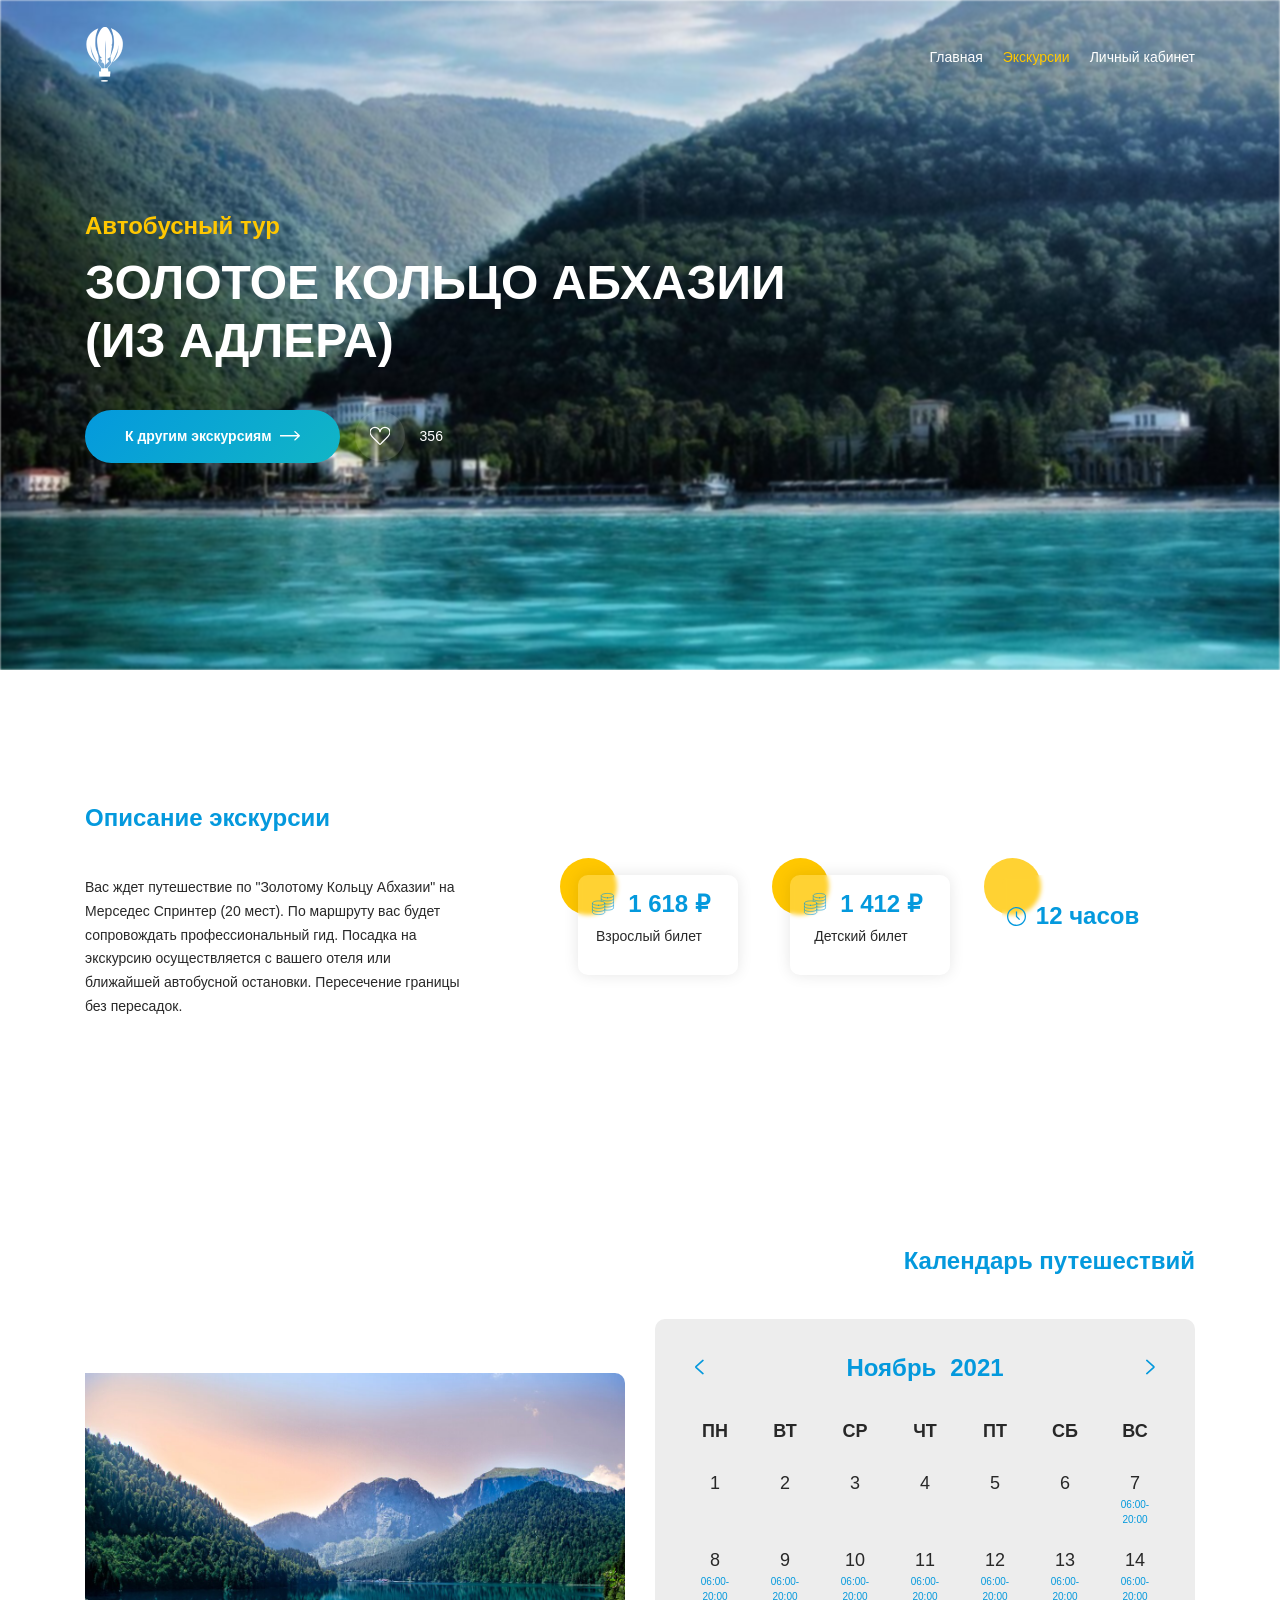
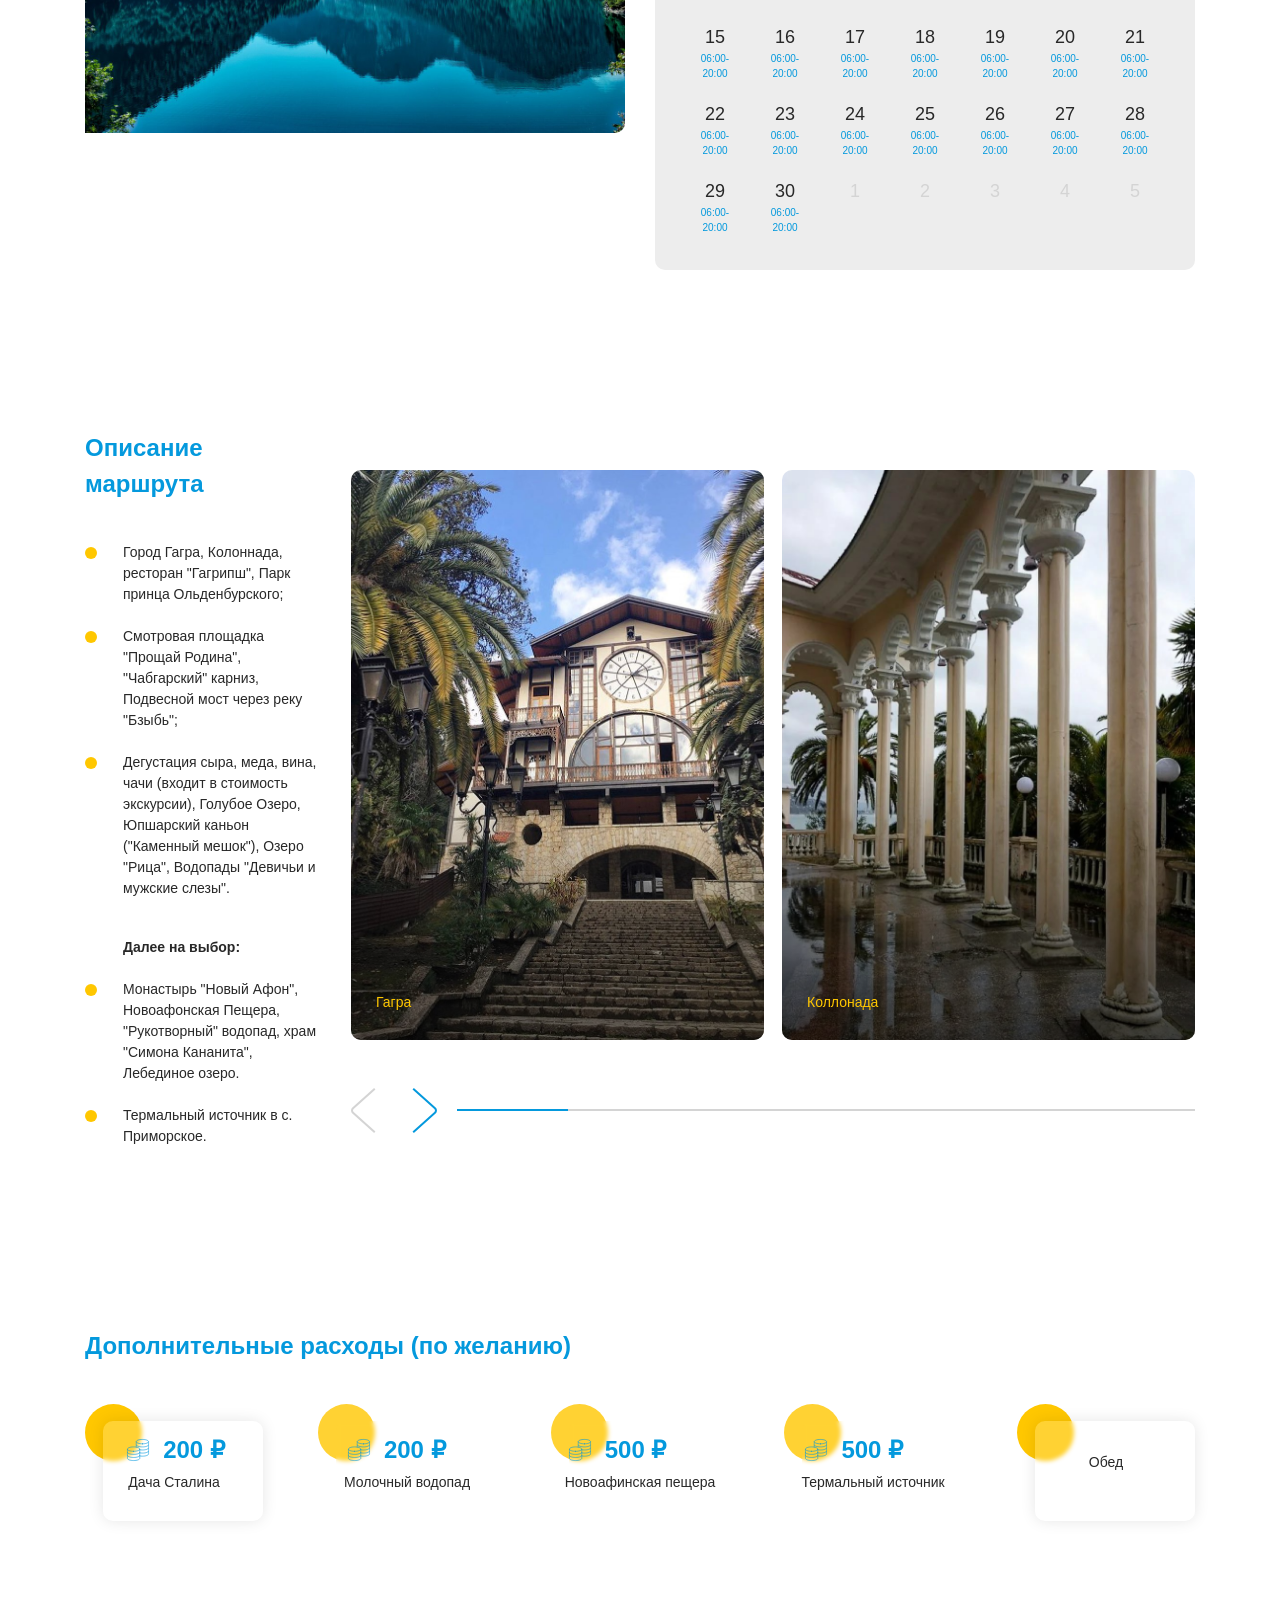
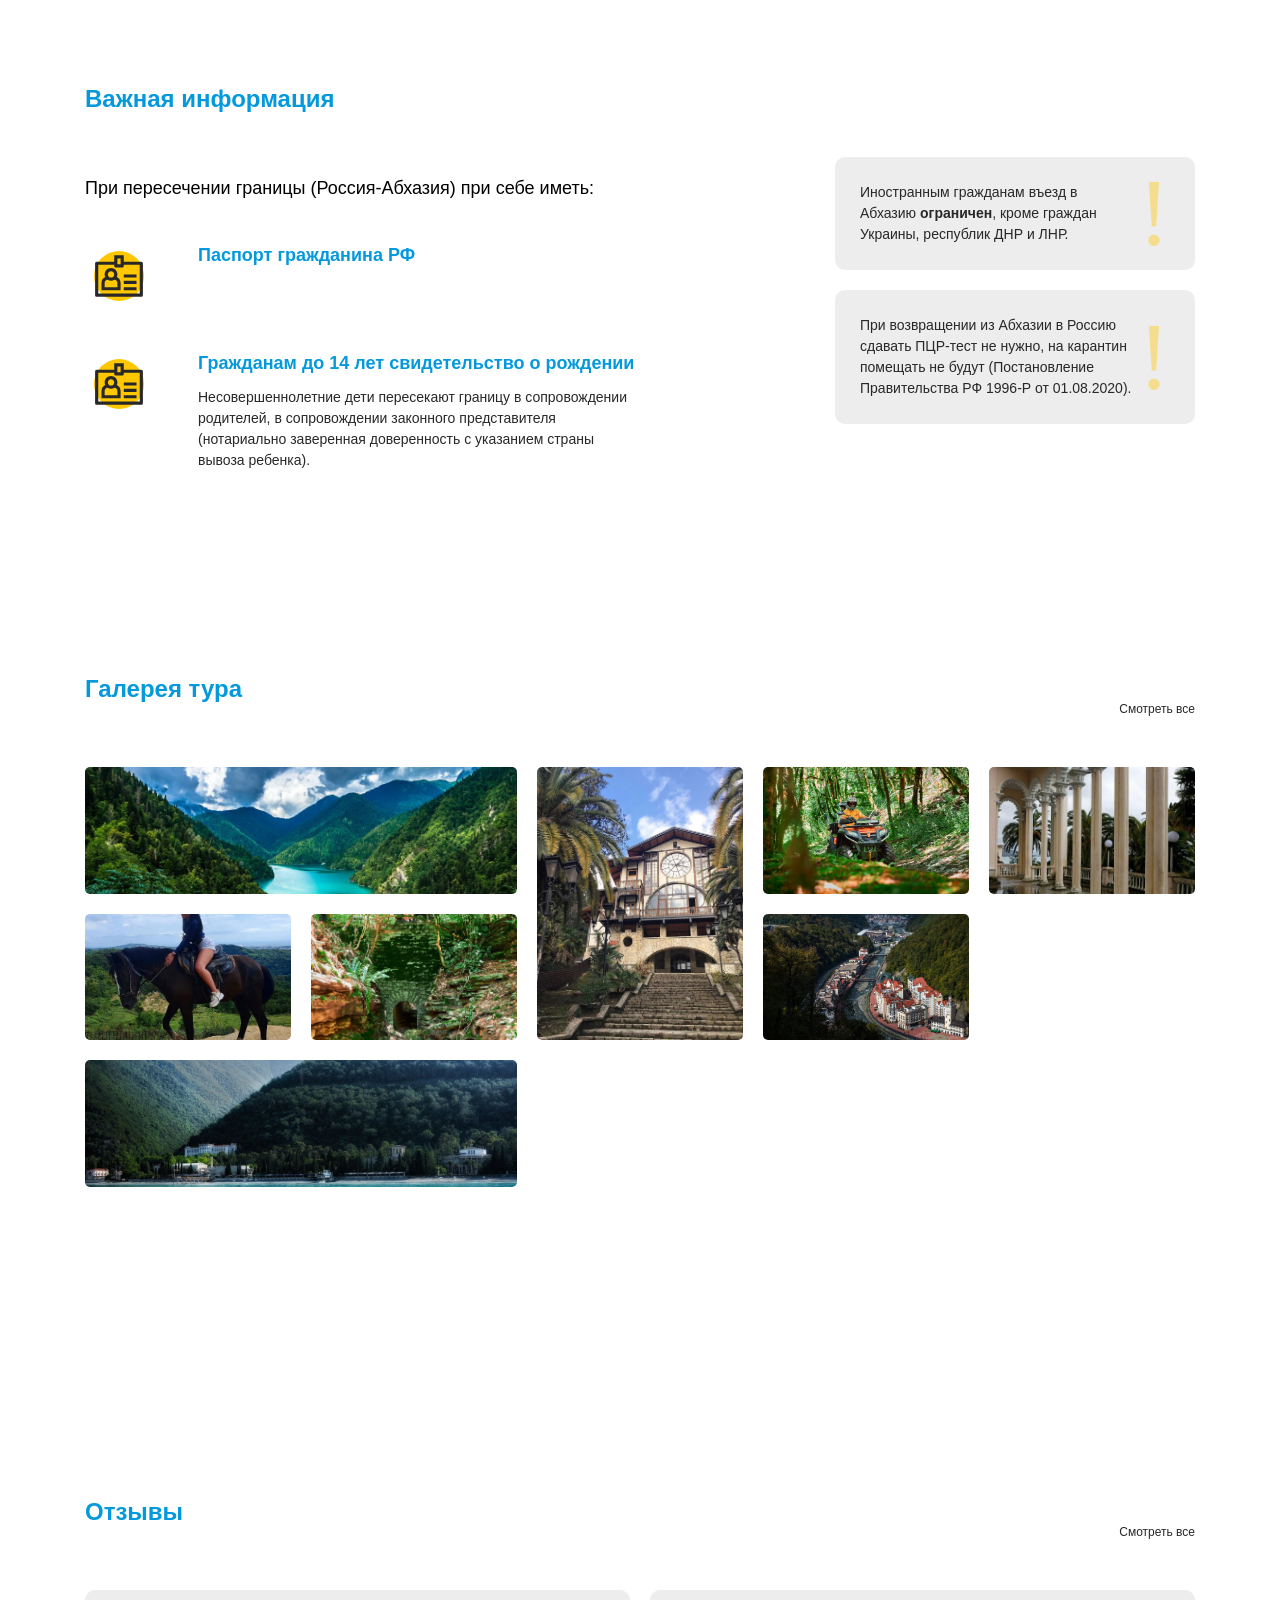
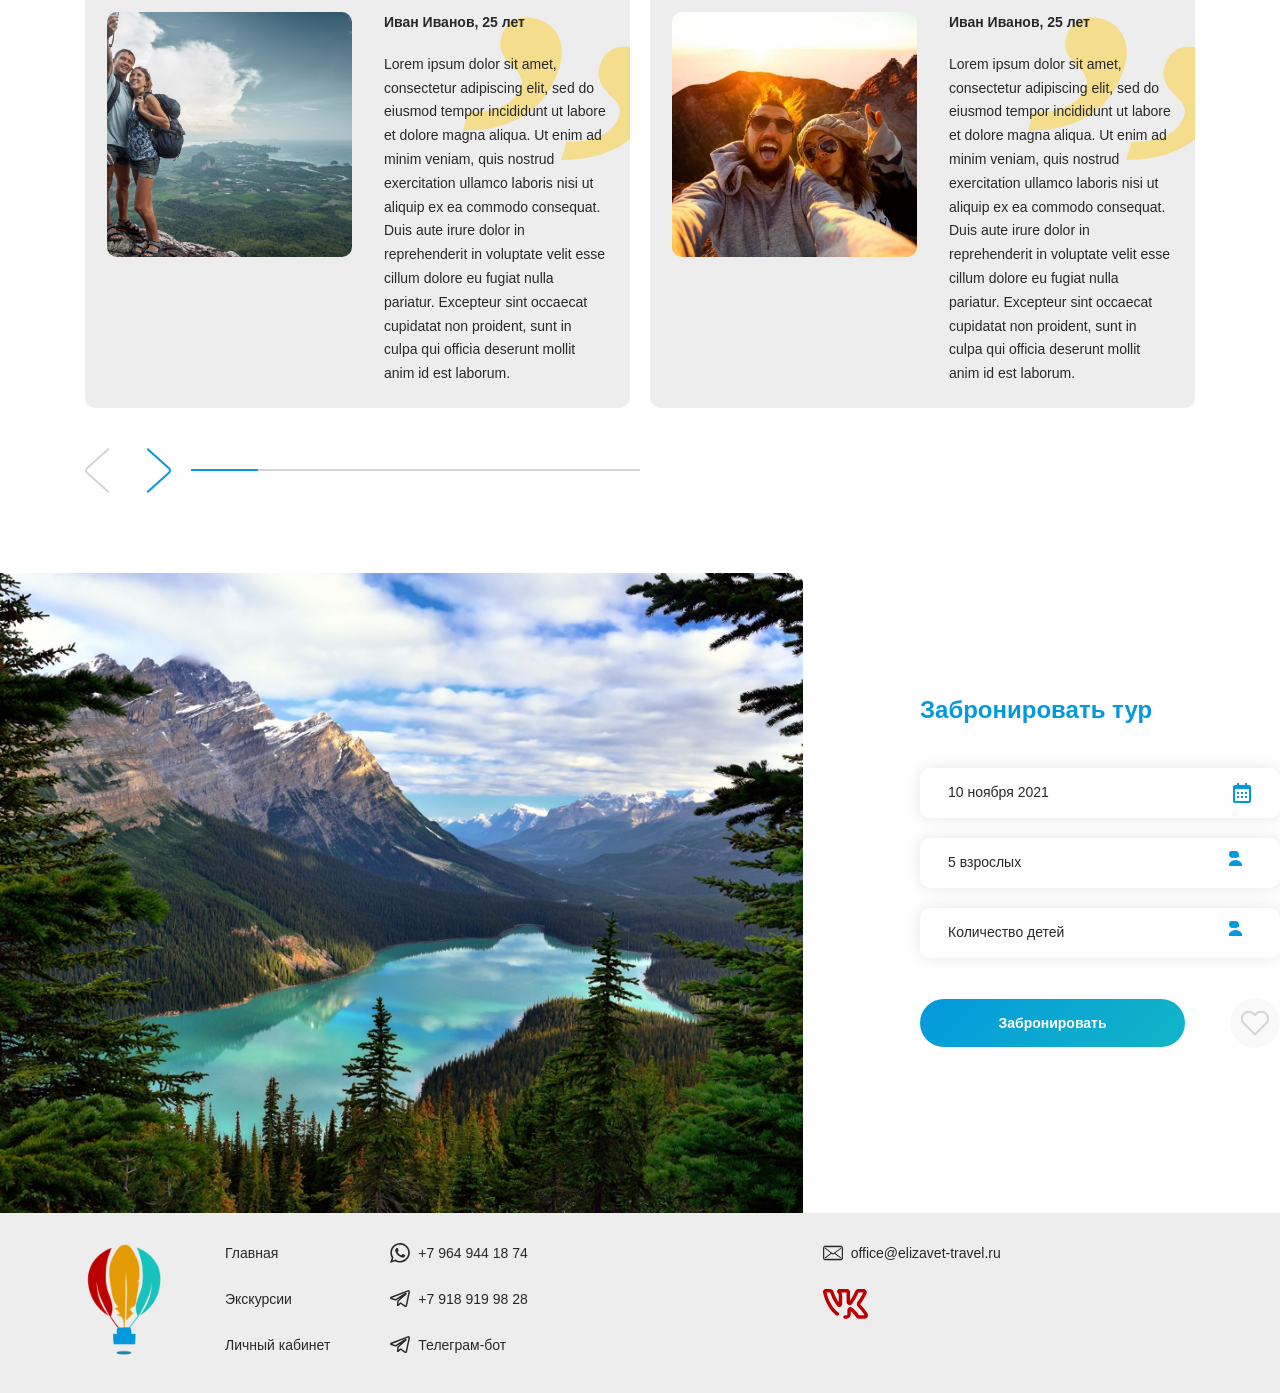
==== commit 683d20be: "Update excursions.html" ====
--- a/excursions.html
+++ b/excursions.html
@@ -841,11 +841,11 @@
   <div class="container">
     <header class="site-header">
       <a href="#" class="logo">
-        <img src="images/logo.png" alt="PeroTravel Logo">
+        <img src="images/logo.png" alt="Elizavet-travel Logo">
       </a>
       <nav class="main-nav">
-        <a href="#main">Главная</a>
-        <a href="#tours" class="active">Экскурсии</a>
+        <a href="index.html">Главная</a>
+        <a href="#tour" class="active">Экскурсии</a>
         <a href="#account">Личный кабинет</a>
       </nav>
     </header>
@@ -853,7 +853,7 @@
       <p class="hero-subtitle">Автобусный тур</p>
       <h1 class="hero-title">ЗОЛОТОЕ КОЛЬЦО АБХАЗИИ<br>(ИЗ АДЛЕРА)</h1>
       <div class="hero-actions">
-        <a href="#tours" class="btn btn-primary">
+        <a href="#tour" class="btn btn-primary">
           К другим экскурсиям
           <img src="images/1_1271.svg" alt="arrow icon" class="arrow-icon">
         </a>
@@ -1182,6 +1182,7 @@
     </div>
   </div>
 </section>
+
 <footer id="footer" class="site-footer">
   <div class="container">
     <div class="footer-grid">
@@ -1189,8 +1190,8 @@
         <img src="images/2362948918c64aa97762b2a3a082962b9f5603a2.png" alt="Elizavet-travel Logo">
       </div>
       <nav class="footer-nav">
-        <a href="#main">Главная</a>
-        <a href="#tours">Экскурсии</a>
+        <a href="index.html">Главная</a>
+        <a href="#tour">Экскурсии</a>
         <a href="#account">Личный кабинет</a>
       </nav>
       <div class="footer-contacts">
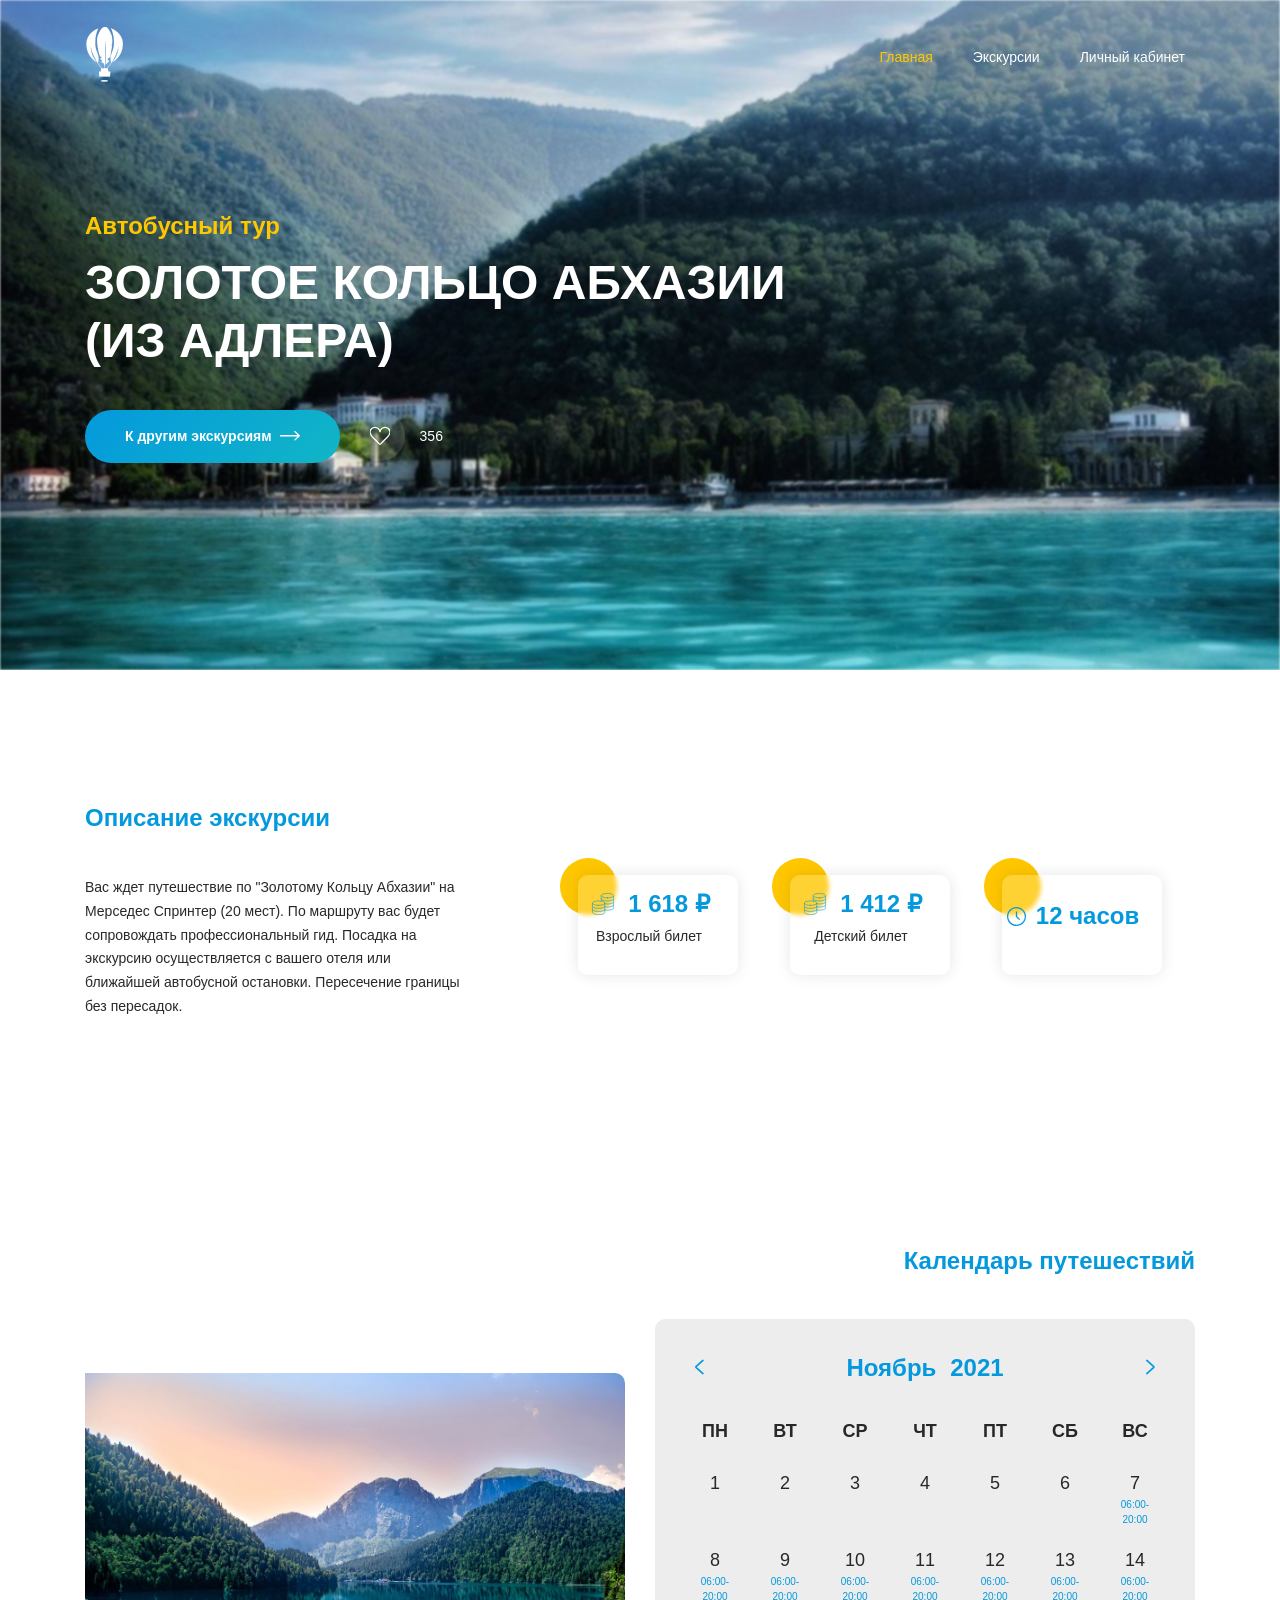
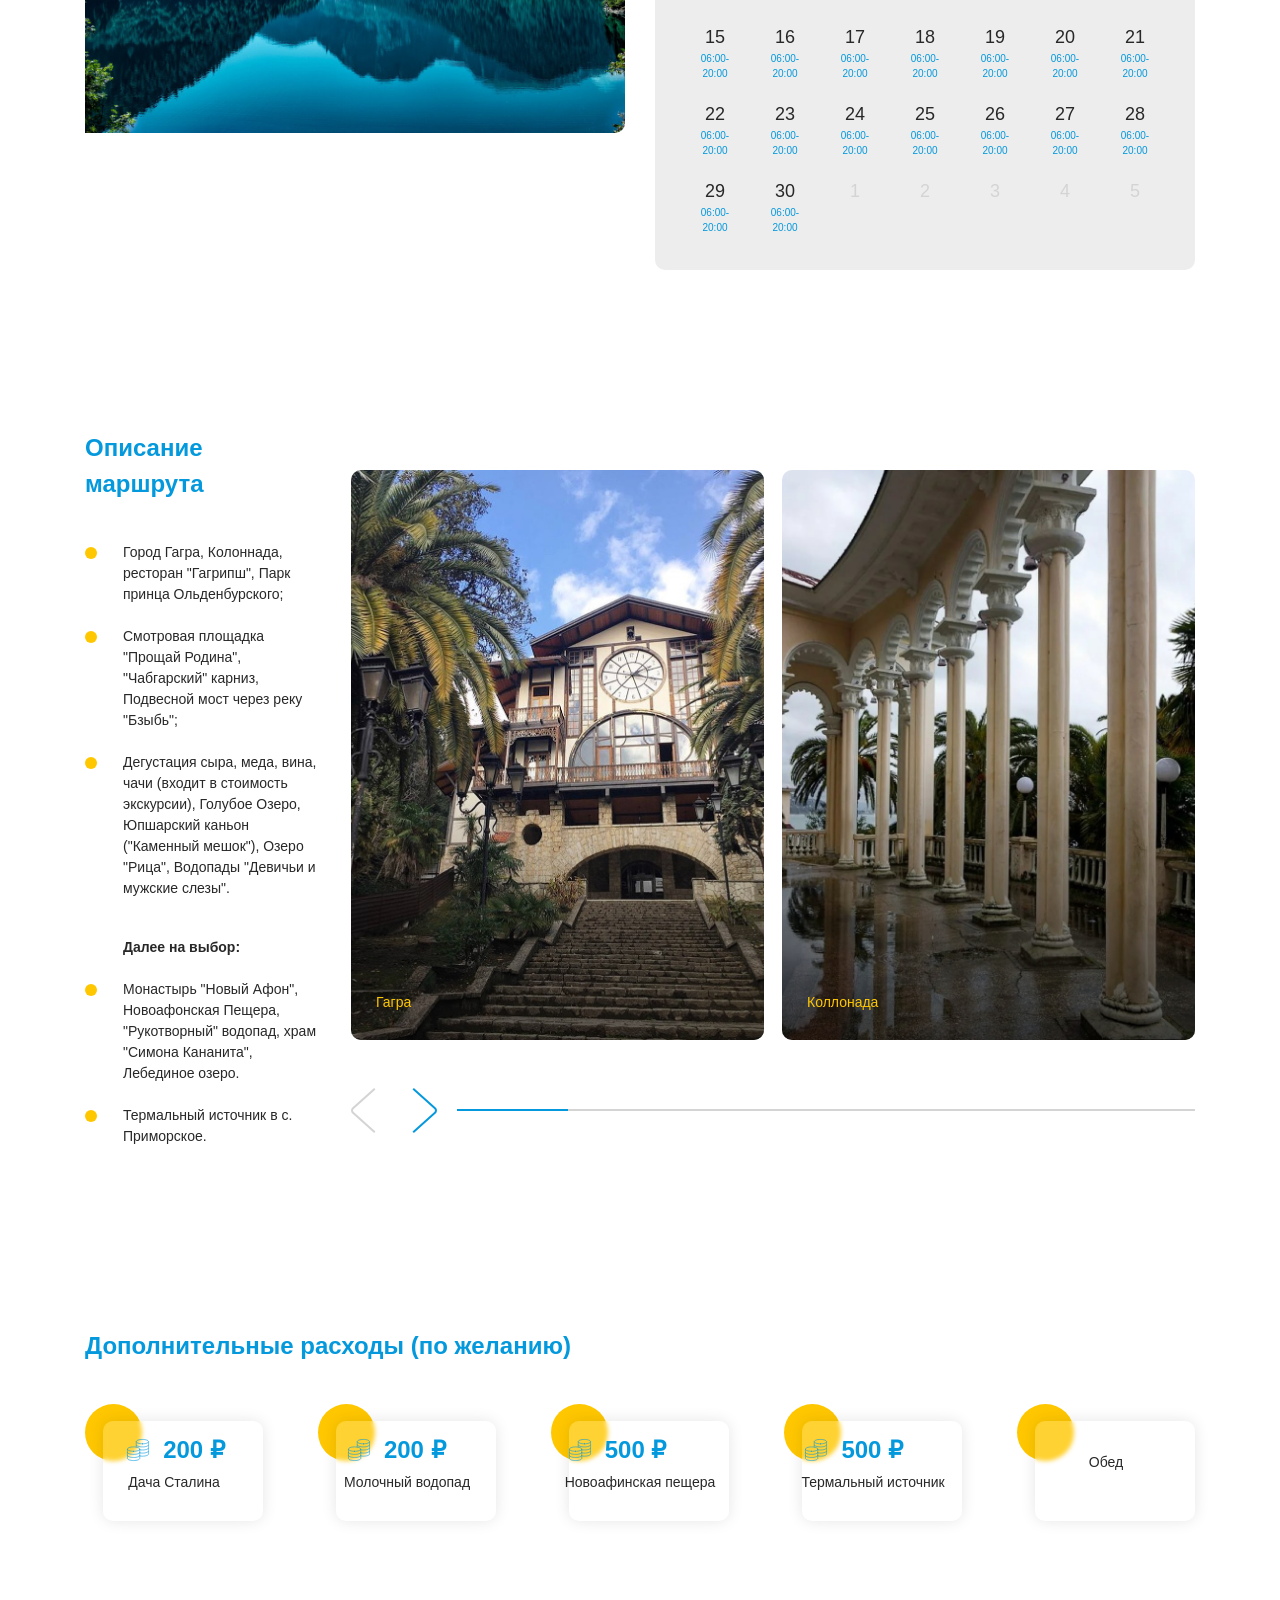
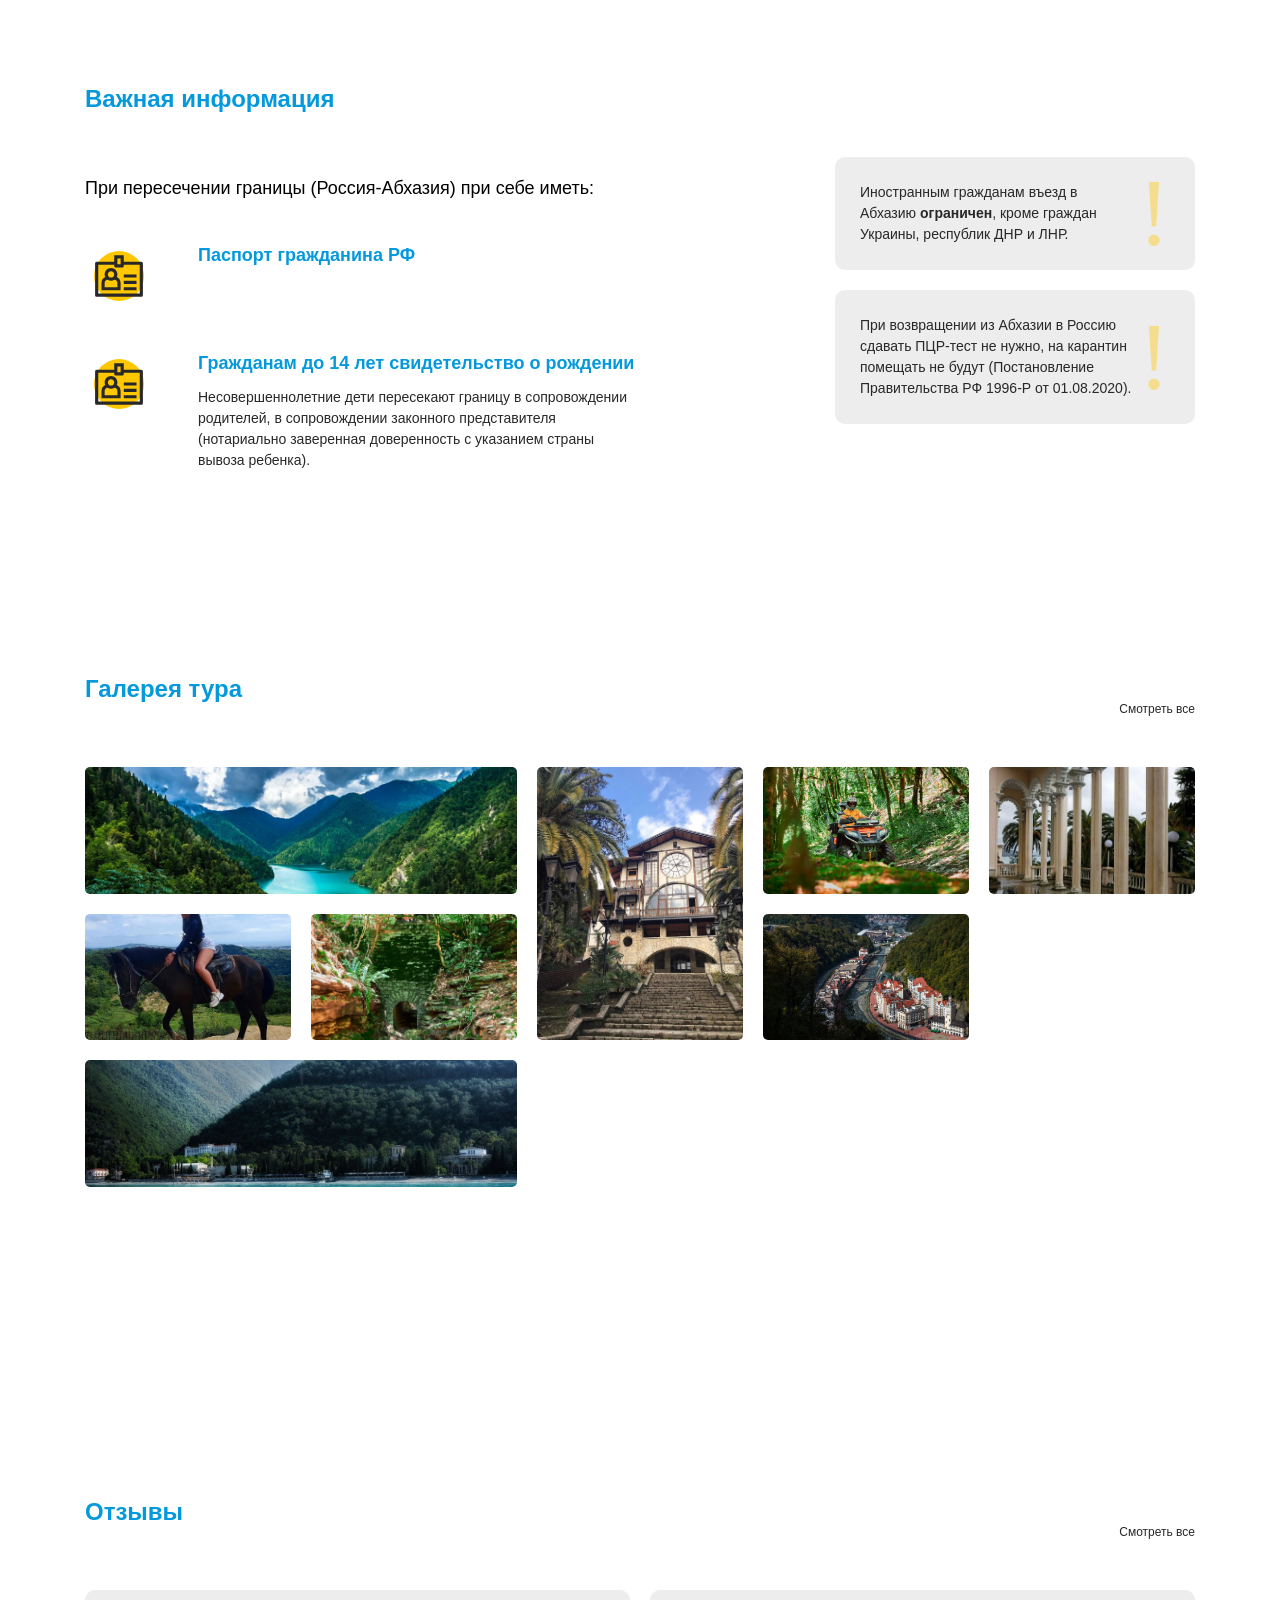
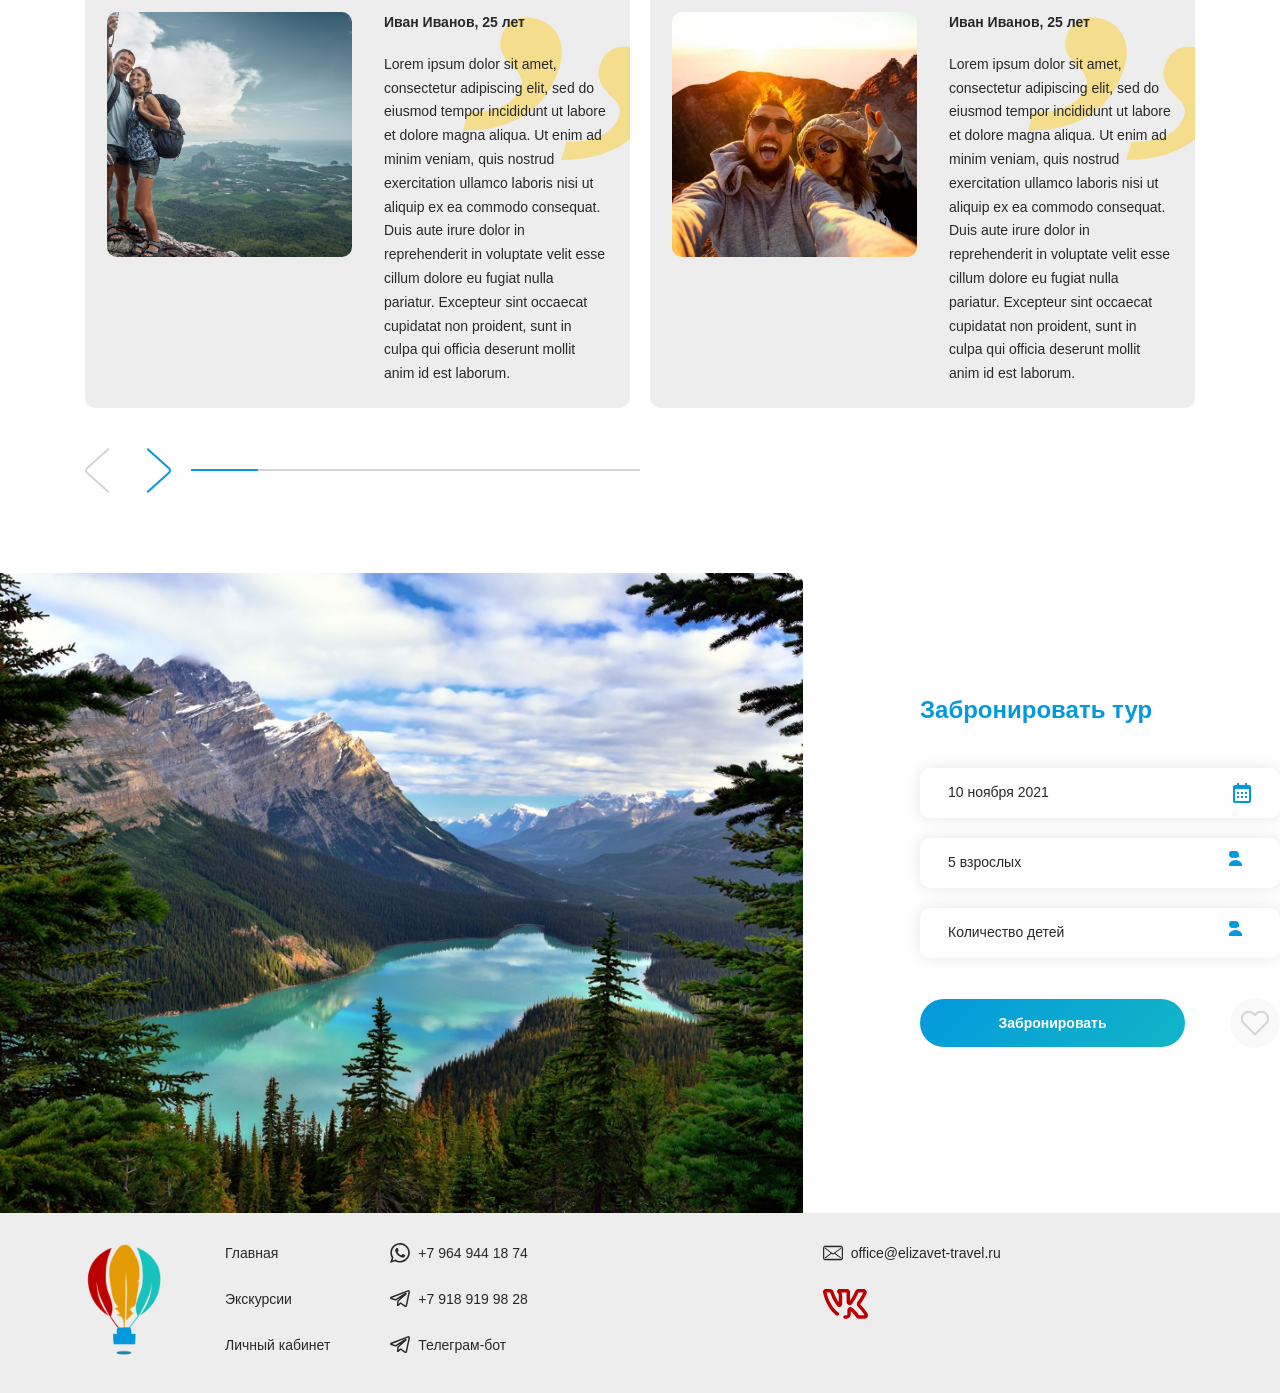
==== commit caf05feb: "замена" ====
--- a/excursions.html
+++ b/excursions.html
@@ -50,9 +50,26 @@
   width: 40px;
   height: 57px;
 }
-.main-nav {
+.main-nav ul {
   display: flex;
   gap: 20px;
+  text-decoration: none;
+}
+.main-nav a {
+  font-size: 14px;
+  font-weight: 500;
+  padding: 10px;
+}
+.header__list li{
+  transition: all 0.2s ease-in-out;
+  list-style: none;
+}
+
+.header__list li:first-child a{
+  color: #ffc700;
+}
+.header__list li:hover{
+  opacity: 0.6;
 }
 .main-nav a {
   color: var(--background-light);
@@ -840,20 +857,22 @@
   </div>
   <div class="container">
     <header class="site-header">
-      <a href="#" class="logo">
-        <img src="images/logo.png" alt="Elizavet-travel Logo">
+      <a href="/" class="logo">
+        <img src="images/logo.png" alt="PeroTravel Logo">
       </a>
       <nav class="main-nav">
-        <a href="index.html">Главная</a>
-        <a href="#tour" class="active">Экскурсии</a>
-        <a href="#account">Личный кабинет</a>
+        <ul class="header__list">
+          <!-- <li><a href="#" class="active">Главная</a></li>
+          <li><a href="#popular-excursions">Экскурсии</a></li>
+          <li><a href="#">Личный кабинет</a></li> -->
+        </ul>
       </nav>
     </header>
     <div class="hero-content">
       <p class="hero-subtitle">Автобусный тур</p>
       <h1 class="hero-title">ЗОЛОТОЕ КОЛЬЦО АБХАЗИИ<br>(ИЗ АДЛЕРА)</h1>
       <div class="hero-actions">
-        <a href="#tour" class="btn btn-primary">
+        <a href="#tours" class="btn btn-primary">
           К другим экскурсиям
           <img src="images/1_1271.svg" alt="arrow icon" class="arrow-icon">
         </a>
@@ -1182,7 +1201,6 @@
     </div>
   </div>
 </section>
-
 <footer id="footer" class="site-footer">
   <div class="container">
     <div class="footer-grid">
@@ -1190,8 +1208,8 @@
         <img src="images/2362948918c64aa97762b2a3a082962b9f5603a2.png" alt="Elizavet-travel Logo">
       </div>
       <nav class="footer-nav">
-        <a href="index.html">Главная</a>
-        <a href="#tour">Экскурсии</a>
+        <a href="#main">Главная</a>
+        <a href="#tours">Экскурсии</a>
         <a href="#account">Личный кабинет</a>
       </nav>
       <div class="footer-contacts">
